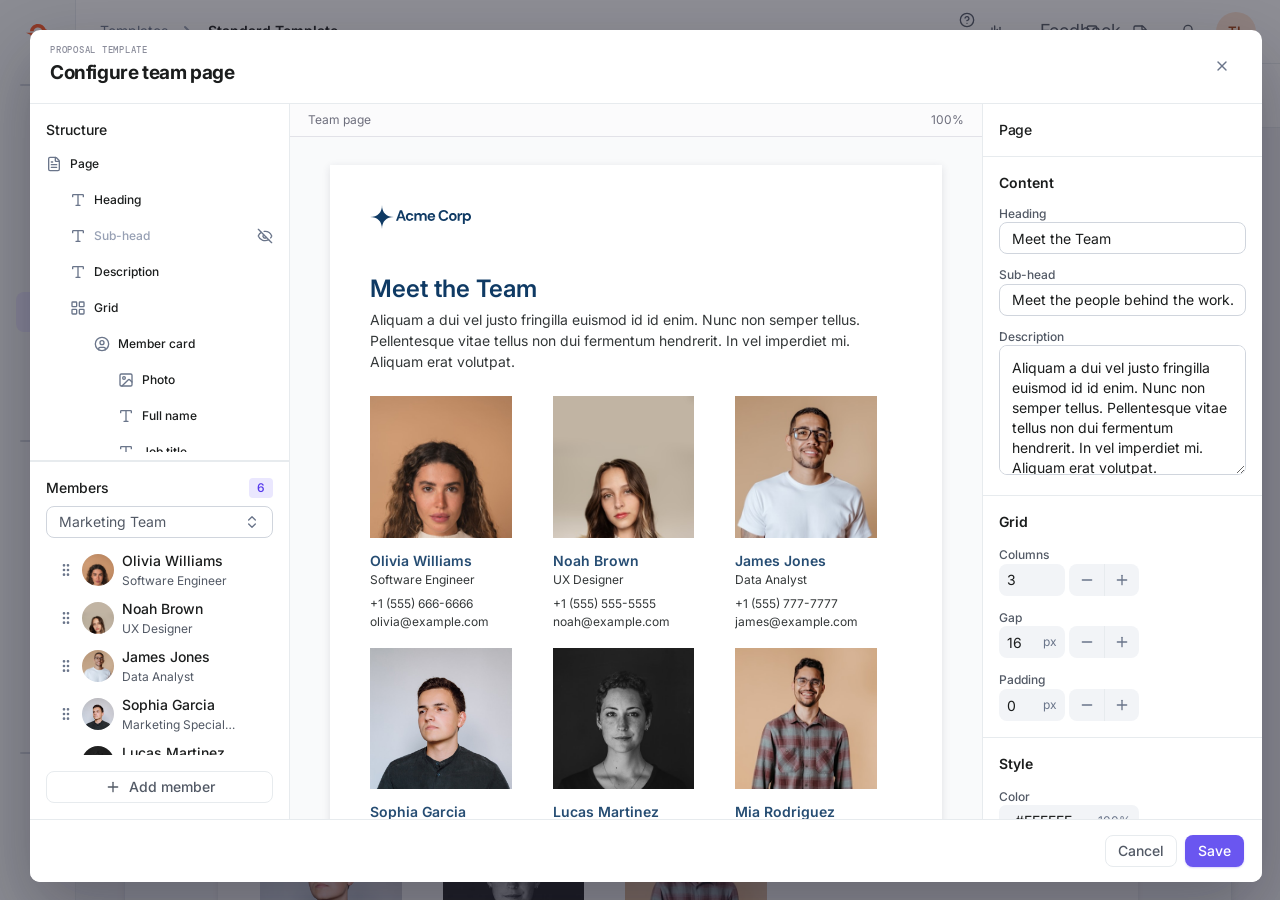
==== template.html @ 0851f673 "Initial Outmarket team page prototype" ====
<!doctype html>
<html lang="en">
  <head>
    <meta charset="UTF-8" />
    <meta name="viewport" content="width=device-width, initial-scale=1.0" />
    <title>Standard Template · Outmarket</title>
    <link rel="preconnect" href="https://fonts.googleapis.com" />
    <link rel="preconnect" href="https://fonts.gstatic.com" crossorigin />
    <link href="https://fonts.googleapis.com/css2?family=DM+Mono:wght@400;500&family=DM+Sans:opsz,wght@9..40,400;9..40,600&family=Inter:wght@400;500;600;700&display=swap" rel="stylesheet" />
    <link rel="stylesheet" href="./styles.css" />
    <link rel="stylesheet" href="./host-shell.css" />
    <style>[hidden]{display:none!important}</style>
  </head>
  <body class="template-demo-body" data-page="template-demo">
    <main class="app-shell figma-shell template-demo-shell" aria-label="Standard template editor">
      <aside class="figma-nav" aria-label="Primary navigation">
        <div class="figma-logo"><img src="./assets/outmarket-sidebar-mark.svg" alt="Outmarket"></div>
        <div class="figma-nav__rule"></div>
        <div class="figma-nav__group">
          <button aria-label="Workspace"><i data-lucide="layout-dashboard"></i></button>
          <button aria-label="Documents"><i data-lucide="file-text"></i></button>
          <button aria-label="Benefits"><i data-lucide="heart-handshake"></i></button>
          <button aria-label="Policies"><i data-lucide="shield-check"></i></button>
          <button aria-label="Teams" class="is-active"><i data-lucide="users-round"></i></button>
          <button aria-label="Assistant"><i data-lucide="sparkles"></i></button>
          <button aria-label="Checklist"><i data-lucide="list-checks"></i></button>
        </div>
        <div class="figma-nav__rule"></div>
        <div class="figma-nav__group">
          <button aria-label="Messages"><i data-lucide="messages-square"></i></button>
          <button aria-label="360 view"><i data-lucide="circle-gauge"></i></button>
          <button aria-label="Analytics"><i data-lucide="chart-no-axes-combined"></i></button>
          <button aria-label="Reports"><i data-lucide="chart-column-big"></i></button>
          <button aria-label="Opportunities"><i data-lucide="diamond"></i></button>
          <button aria-label="Data"><i data-lucide="database"></i></button>
        </div>
        <div class="figma-nav__rule"></div>
        <button class="figma-nav__bottom" aria-label="Dashboard"><i data-lucide="panels-top-left"></i></button>
      </aside>

      <section class="figma-content">
        <header class="figma-header">
          <div class="figma-breadcrumbs"><span>Templates</span><b><i data-lucide="chevron-right"></i></b><strong>Standard Template</strong></div>
          <div class="figma-header__actions">
            <button class="template-help"><i data-lucide="circle-help"></i><span>Help</span><kbd>⌘K</kbd></button>
            <button aria-label="Feedback"><i data-lucide="audio-lines"></i></button>
            <button class="template-feedback">Feedback</button>
            <button aria-label="Saved items"><i data-lucide="bookmark"></i></button>
            <button aria-label="Notes"><i data-lucide="sticky-note"></i></button>
            <button aria-label="Notifications"><i data-lucide="bell"></i></button>
            <span class="figma-user">TL</span>
          </div>
        </header>
        <header class="function-header template-demo-header">
          <h1>Standard Template <i data-lucide="pencil"></i></h1>
          <div class="template-demo-header__actions">
            <span class="template-demo-status"><i data-lucide="cloud"></i> Progress saved 16s ago</span>
            <button class="icon-button" aria-label="Undo"><i data-lucide="undo-2"></i></button>
            <button class="icon-button" aria-label="Redo"><i data-lucide="redo-2"></i></button>
            <button class="icon-button" aria-label="Add block"><i data-lucide="file-plus-2"></i></button>
            <button class="button button--danger template-delete"><i data-lucide="trash-2"></i> Delete</button>
            <button class="button button--primary"><i data-lucide="save"></i> Save</button>
          </div>
        </header>

        <section class="template-demo-workspace">
          <article class="template-block" aria-label="Meet Your Team block">
            <header class="template-block__head">
              <button class="template-block__drag icon-button" aria-label="Reorder block"><i data-lucide="grip-vertical"></i></button>
              <span class="template-block__badge">2</span>
              <strong class="template-block__title">Meet Your Team</strong>
              <span class="template-block__pill">Block</span>
              <button class="icon-button" aria-label="Edit block name"><i data-lucide="pencil"></i></button>
              <span class="template-block__spacer"></span>
              <button id="open-template" class="template-block__configure"><i data-lucide="settings-2"></i> Configure</button>
              <span class="template-block__divider" aria-hidden="true"></span>
              <button class="template-block__done"><i data-lucide="check"></i> Done</button>
            </header>
            <div class="template-block__toolbar" aria-label="Block toolbar">
              <button class="icon-button" aria-label="Undo"><i data-lucide="undo-2"></i></button>
              <button class="icon-button" aria-label="Redo"><i data-lucide="redo-2"></i></button>
              <span class="template-toolbar-separator"></span>
              <button class="icon-button" aria-label="Zoom out"><i data-lucide="zoom-out"></i></button><span class="template-zoom">100%</span><button class="icon-button" aria-label="Zoom in"><i data-lucide="zoom-in"></i></button>
              <span class="template-toolbar-separator"></span>
              <button class="icon-button is-active" aria-label="Link"><i data-lucide="link-2"></i></button>
              <button class="icon-button" aria-label="List"><i data-lucide="list"></i></button>
              <button class="icon-button" aria-label="Ruler"><i data-lucide="ruler"></i></button>
              <button class="icon-button" aria-label="Fill"><i data-lucide="square"></i></button>
              <button class="icon-button" aria-label="Image"><i data-lucide="image"></i></button>
              <button class="icon-button" aria-label="Grid"><i data-lucide="grid-2x2"></i></button>
            </div>
            <div class="template-block__canvas"><div class="template-demo-block-preview"><div class="team-page template-demo-team-page"></div></div></div>
          </article>
          <div class="template-demo-tools" aria-label="Insert tools">
            <button class="icon-button" aria-label="Text"><i data-lucide="type"></i></button>
            <button class="icon-button" aria-label="Shape"><i data-lucide="shapes"></i></button>
            <button class="icon-button" aria-label="Image"><i data-lucide="image"></i></button>
            <button class="icon-button" aria-label="Grid"><i data-lucide="grid-2x2"></i></button>
            <button class="icon-button" aria-label="Code"><i data-lucide="braces"></i></button>
            <button class="icon-button" aria-label="Layers"><i data-lucide="layers-3"></i></button>
          </div>
        </section>
      </section>
    </main>

    <!-- Fallback targets for the shared controller. The visible modal below owns
         the real builder targets, so every interaction is the same as the main
         team-page builder rather than a second, simplified implementation. -->
    <div class="template-demo-runtime" aria-hidden="true">
      <div id="template-preview"></div><div id="template-properties"></div>
    </div>

    <div id="template-modal" class="modal-layer" hidden>
      <section class="template-modal" role="dialog" aria-modal="true" aria-labelledby="template-modal-title">
        <header class="template-modal__head"><div><p class="eyebrow">PROPOSAL TEMPLATE</p><h2 id="template-modal-title">Configure team page</h2></div><button class="icon-button" data-close-modal aria-label="Close modal"><i data-lucide="x"></i></button></header>
        <div class="template-modal__body template-modal__builder-body">
          <aside class="left-panel template-modal__left" aria-label="Builder structure and members">
            <section class="structure-section">
              <div class="section-title"><span>Structure</span><span class="section-title__note">design slots</span></div>
              <div id="structure-list" class="structure-list"></div>
            </section>
            <section class="members-section">
              <div class="section-title"><span>Members</span><span id="member-total" class="count">6</span></div>
              <div class="team-selector-control">
                <button id="team-selector-toggle" class="team-selector-toggle" aria-expanded="false"><span id="active-team-name">Marketing Team</span><i data-lucide="chevrons-up-down"></i></button>
                <div id="team-selector-menu" class="team-selector-menu" hidden></div>
              </div>
              <div id="members-list" class="members-list"></div>
              <div class="member-actions">
                <div class="add-member-wrap"><button id="add-placeholder" class="add-member"><i data-lucide="plus"></i> Add member</button></div>
                <div id="team-save-control" class="team-save-control" hidden>
                  <button id="team-save-toggle" class="team-save-toggle" aria-expanded="false"><i data-lucide="save"></i><span>Save team</span></button>
                  <div id="team-save-menu" class="team-save-menu" hidden></div>
                </div>
              </div>
            </section>
          </aside>
          <section class="canvas template-modal__canvas" id="canvas" aria-label="Team page canvas">
            <div class="canvas-toolbar"><span>Team page</span><span class="canvas-toolbar__right">100%</span></div>
            <div class="canvas-scroll"><article class="page-sheet" id="page-sheet"><div id="team-page" class="team-page"></div></article></div>
            <div id="card-caption" class="template-caption" hidden></div>
          </section>
          <aside id="properties-panel" class="properties-panel template-modal__properties" data-template-panel="true" aria-label="Properties"></aside>
        </div>
<footer class="template-modal__foot"><div><button class="button button--ghost" data-close-modal>Cancel</button><button class="button button--primary">Save</button></div></footer>
      </section>
    </div>
    <div id="confirm-dialog" class="confirm-layer" hidden><section class="confirm-dialog" role="alertdialog" aria-modal="true" aria-labelledby="confirm-title"><span class="confirm-icon">!</span><h2 id="confirm-title">Change source team?</h2><p>Member-level changes made for this proposal will reset when you change teams.</p><div><button class="button button--ghost" id="cancel-team-change">Cancel</button><button class="button button--danger" id="confirm-team-change">Change team</button></div></section></div>
    <script src="./assets/vendor/lucide.min.js"></script>
    <script src="./script.js"></script>
    <script src="./grid-settings.js"></script>
  </body>
</html>
---- styles.css ----
:root{--ink:#282936;--muted:#73768a;--line:#e5e6ed;--soft:#f7f7fb;--purple:#6657e7;--purple-soft:#f1efff;--orange:#ff6a3d;--shadow:0 14px 40px rgba(38,37,63,.10)}*{box-sizing:border-box}html,body{margin:0;min-height:100%}body{color:var(--ink);background:#fafafb;font:13px/1.45 Inter,system-ui,sans-serif}button,input,select,textarea{font:inherit}button{color:inherit}button:not(:disabled){cursor:pointer}.app-shell{min-height:100vh;background:#fff}.topbar{height:68px;padding:0 26px;border-top:3px solid #109da8;border-bottom:1px solid var(--line);display:flex;align-items:center;gap:36px}.brand{text-decoration:none;color:#31333f;font-weight:700;letter-spacing:-.7px;font-size:19px;display:flex;align-items:center;gap:7px}.brand-mark{display:grid;place-items:center;width:25px;height:25px;border:3px solid var(--orange);border-radius:50%;color:var(--orange);font-size:11px}.crumbs{display:flex;align-items:center;gap:10px;color:#9698a6;flex:1}.crumbs strong{color:#555767;font-weight:500}.topbar-actions{display:flex;align-items:center;gap:9px}.avatar{display:grid;place-items:center;width:33px;height:33px;border-radius:50%;background:#bfd5f5;color:#39547b;font-weight:600;margin-left:4px}.button{min-height:34px;padding:0 13px;border:1px solid transparent;border-radius:7px;font-weight:600;background:#fff}.button--ghost{border-color:#dfe0e8;background:#fff}.button--ghost:hover{background:var(--soft)}.button--primary{background:var(--purple);color:#fff;box-shadow:0 1px 2px rgba(37,25,120,.22)}.button--danger{background:#cf3f3f;color:#fff}.icon-button{width:29px;height:29px;border:0;border-radius:6px;background:transparent;color:#77798a;font-weight:700;font-size:19px}.icon-button:hover{background:var(--soft)}.eyebrow{margin:0 0 4px;color:#8b8d9b;letter-spacing:.085em;font:500 9px/1 'DM Mono',monospace}
.builder{height:calc(100vh - 68px);min-height:670px;display:grid;grid-template-columns:220px minmax(500px,1fr) 300px;overflow:hidden}.left-panel,.properties-panel{background:#fff;overflow:auto}.left-panel{border-right:1px solid var(--line)}.left-panel__head{padding:22px 16px 16px;display:flex;justify-content:space-between;align-items:flex-start;border-bottom:1px solid var(--line)}.left-panel h1{font-size:15px;margin:0;letter-spacing:-.25px}.section-title{padding:15px 15px 8px;display:flex;align-items:center;justify-content:space-between;font-size:11px;font-weight:700;text-transform:uppercase;color:#6d7080;letter-spacing:.045em}.section-title__note{color:#a2a4b1;font:400 9px 'DM Mono',monospace;text-transform:none;letter-spacing:0}.structure-section{padding-bottom:11px;border-bottom:1px solid var(--line)}.structure-row{position:relative;display:flex;align-items:center;border:0;background:transparent;border-radius:5px;width:calc(100% - 16px);height:30px;margin:1px 8px;padding:0 8px 0 calc(8px + var(--level)*13px);gap:6px;text-align:left;color:#4e5060}.structure-row:hover{background:#f5f4fa}.structure-row.is-selected{color:#4e3fc2;background:var(--purple-soft);font-weight:600}.structure-row.is-hidden{color:#a1a3af}.structure-row__branch{color:#a1a4b0;font:12px 'DM Mono',monospace;width:10px}.structure-row__eye{margin-left:auto;padding:3px;color:#8b8d9c;font-size:13px}.structure-row.is-selected .structure-row__eye{color:var(--purple)}.members-section{padding-bottom:16px}.count{border-radius:99px;padding:1px 6px;font-size:10px;background:#edecf5}.members-list{padding:0 8px}.member-row{position:relative;display:flex;align-items:center;gap:8px;height:38px;padding:0 7px;border-radius:6px}.member-row:hover{background:#f7f7fb}.member-row.is-selected{background:var(--purple-soft)}.member-avatar{display:grid;place-items:center;flex:none;width:22px;height:22px;border-radius:50%;background:var(--avatar);color:#515363;font-size:9px;font-weight:700}.member-row__name{min-width:0;overflow:hidden;text-overflow:ellipsis;white-space:nowrap}.member-row__name.is-placeholder{color:#999ba9;font-style:italic}.member-menu{display:none;margin-left:auto;border:0;border-radius:4px;background:transparent;color:#77798a;font-size:17px;height:25px;width:24px}.member-row:hover .member-menu,.member-row.is-selected .member-menu{display:block}.member-popover{position:absolute;right:3px;top:33px;z-index:10;width:153px;padding:4px;background:#fff;border:1px solid var(--line);box-shadow:var(--shadow);border-radius:7px}.member-popover button{width:100%;padding:7px 8px;text-align:left;border:0;background:transparent;border-radius:4px;font-size:12px}.member-popover button:hover{background:var(--soft)}.member-popover .remove{color:#c14040}.add-member{width:calc(100% - 16px);height:31px;margin:8px;border:1px dashed #b6b7c3;color:#5a4ac9;border-radius:6px;background:#fff;font-size:12px;font-weight:600}
.canvas{position:relative;display:flex;flex-direction:column;min-width:0;background:#f3f3f7;overflow:hidden}.canvas-toolbar{height:42px;padding:0 18px;border-bottom:1px solid #e2e2e8;background:#fbfbfc;display:flex;align-items:center;justify-content:space-between;color:#6d6e7c;font-size:12px}.canvas-toolbar__right{display:flex;align-items:center;gap:12px}.text-button{border:0;background:transparent;color:#5f50d1;font-size:11px}.canvas-scroll{flex:1;overflow:auto;padding:42px;display:flex;align-items:flex-start;justify-content:center}.page-sheet{width:min(100%,960px);min-height:610px;padding:24px;background:#fff;box-shadow:0 2px 8px rgba(45,44,67,.12)}.team-page{width:100%}.team-page.page-is-hidden{opacity:.4}.team-page__content{padding:var(--page-padding);background:#fffcf8;border:1px solid #f1e7de}.team-page__kicker{margin:0 0 11px;color:#ba6649;letter-spacing:.1em;font:500 10px 'DM Mono',monospace}.team-page__heading{margin:0;max-width:620px;font-size:36px;line-height:1.12;letter-spacing:-1.4px;color:#222432}.team-page__description{margin:15px 0 34px;max-width:550px;color:#696b78;font-size:14px;line-height:1.65}.members-grid{display:grid;grid-template-columns:repeat(var(--columns),minmax(0,1fr));gap:16px}.member-card{min-width:0;padding:22px;border:1px solid #e5e2e0;border-radius:3px;background:#fff;text-align:left;transition:border .14s,box-shadow .14s}.member-card:hover{border-color:#9d96ea}.member-card.is-template-active{border:1px dashed #685ae2;box-shadow:0 0 0 1px rgba(104,90,226,.12)}.member-card.is-template-active:hover{border:2px solid #685ae2;padding:21px}.member-card__photo{display:grid;place-items:center;width:54px;height:54px;margin-bottom:17px;border-radius:50%;background:var(--avatar);color:#505365;font-size:14px;font-weight:700}.member-card h3{margin:0;font-size:15px;letter-spacing:-.25px}.member-card__role{min-height:20px;margin:3px 0 13px;color:#7a7b88;font-size:11px}.member-card__details{padding-top:12px;border-top:1px solid #edebea}.member-card__details p{display:flex;gap:6px;margin:5px 0;color:#5d606e;font-size:10px;overflow-wrap:anywhere}.member-card__details span{color:#989aa7}.member-card__details .member-card__bio{display:block;margin:13px 0 0;line-height:1.52;color:#767885}.element-hidden{display:none!important}.template-caption{position:absolute;bottom:18px;left:50%;transform:translateX(-50%);z-index:3;padding:8px 13px;border-radius:6px;background:#29283a;color:#fff;box-shadow:var(--shadow);font-size:11px;white-space:nowrap}.save-prompt{position:absolute;left:20px;right:20px;bottom:20px;z-index:4;display:flex;align-items:center;gap:10px;padding:11px 12px;border:1px solid #e4d7b8;border-radius:8px;background:#fffdf7;box-shadow:var(--shadow)}.save-prompt>div{margin-right:auto;display:flex;flex-direction:column}.save-prompt strong{font-size:12px}.save-prompt span{color:#777369;font-size:11px}.save-prompt .button{min-height:31px;padding:0 10px;font-size:11px}.page-save-prompt{position:fixed;right:316px;bottom:19px;z-index:8;display:flex;gap:10px;align-items:center;padding:8px 10px 8px 13px;background:#fff;border:1px solid #ddddea;border-radius:8px;box-shadow:var(--shadow);color:#656677;font-size:11px}.page-save-prompt .button{min-height:30px;font-size:11px}
.properties-panel{border-left:1px solid var(--line);display:flex;flex-direction:column}.properties-head{padding:19px 18px 16px;border-bottom:1px solid var(--line)}.breadcrumb{margin:0 0 7px;color:#8b8d9c;font:10px 'DM Mono',monospace}.properties-head h2{margin:0;font-size:18px;letter-spacing:-.45px}.properties-scroll{padding:0 18px 30px}.property-section{padding:18px 0;border-bottom:1px solid var(--line);position:relative}.property-section h3{margin:0 0 13px;color:#626474;font-size:11px;text-transform:uppercase;letter-spacing:.06em}.field{position:relative;display:grid;gap:5px;margin:0 0 13px;color:#696b79;font-size:11px}.field input,.field select,.field textarea,.team-selector select{width:100%;min-height:32px;border:1px solid #dfe0e8;border-radius:5px;background:#fff;padding:6px 8px;outline:none;color:#353746;font-size:12px}.field textarea{min-height:67px;resize:vertical}.field input:focus,.field select:focus,.field textarea:focus,.team-selector select:focus{border-color:#8076df;box-shadow:0 0 0 2px rgba(102,87,231,.12)}.help-text{margin:0;color:#777987;font-size:12px;line-height:1.55}.help-text strong{color:#4d4f60}.member-edit{display:flex;flex-direction:column}.member-edit__avatar{display:grid;place-items:center;width:42px;height:42px;margin:0 0 14px;border-radius:50%;background:var(--avatar);color:#575969;font-size:12px;font-weight:700}.toggle-row{display:flex;align-items:center;justify-content:space-between;color:#525463;font-size:12px}.toggle-row input{position:absolute;opacity:0}.toggle-row i{width:32px;height:18px;border-radius:99px;background:#c8c9d3;position:relative;transition:.15s}.toggle-row i:after{content:'';position:absolute;top:3px;left:3px;width:12px;height:12px;border-radius:50%;background:#fff;transition:.15s}.toggle-row input:checked+i{background:var(--purple)}.toggle-row input:checked+i:after{transform:translateX(14px)}.override-dot{position:absolute;right:5px;top:20px;width:6px;height:6px;background:#ed754f;border-radius:50%}.reset-control{display:none;position:absolute;right:0;top:14px;width:20px;height:20px;border:0;border-radius:4px;background:#fff0eb;color:#d96142}.property-section:hover .reset-control{display:block}.team-selector{display:grid;gap:5px;margin:0 0 14px;color:#696b79;font-size:11px}.override-summary{display:flex;align-items:center;justify-content:space-between;gap:5px;padding:8px 9px;border-radius:5px;background:#fff4ed;color:#a34c30;font-size:10px}.override-summary.is-clean{color:#7b7d89;background:#f7f7fa}.override-summary button{border:0;padding:0;background:transparent;color:#a34c30;text-decoration:underline;font-size:10px}
.modal-layer,.confirm-layer{position:fixed;inset:0;z-index:20;background:rgba(31,31,45,.50);display:grid;place-items:center;padding:30px}.template-modal{width:min(1190px,100%);height:min(770px,100%);display:flex;flex-direction:column;overflow:hidden;border-radius:10px;background:#fff;box-shadow:0 28px 70px rgba(20,20,35,.32)}.template-modal__head{height:74px;padding:16px 20px;display:flex;align-items:center;justify-content:space-between;border-bottom:1px solid var(--line)}.template-modal__head h2{margin:0;font-size:19px;letter-spacing:-.4px}.template-modal__body{min-height:0;flex:1;display:grid;grid-template-columns:minmax(0,1fr) 300px;background:#f4f4f7}.template-preview-wrap{min-width:0;overflow:auto;padding:22px}.preview-label{display:flex;align-items:center;gap:6px;margin:0 auto 10px;width:min(650px,100%);color:#777988;font-size:11px}.live-dot{width:6px;height:6px;border-radius:50%;background:#1ba77c}.template-preview-sheet{width:min(650px,100%);margin:0 auto;padding:17px;background:#fff;box-shadow:0 1px 6px rgba(43,42,64,.14)}.team-page--preview .team-page__content{padding:38px}.team-page--preview .team-page__heading{font-size:27px}.team-page--preview .team-page__description{margin-bottom:24px;font-size:12px}.team-page--preview .members-grid{gap:10px}.team-page--preview .member-card{padding:13px}.team-page--preview .member-card__photo{width:36px;height:36px;margin-bottom:10px;font-size:10px}.team-page--preview .member-card h3{font-size:11px}.team-page--preview .member-card__role{margin-bottom:8px;font-size:9px}.team-page--preview .member-card__details{padding-top:8px}.team-page--preview .member-card__details p{font-size:8px;margin:3px 0}.team-page--preview .member-card__details .member-card__bio{margin-top:8px}.template-modal__foot{height:63px;display:flex;align-items:center;justify-content:space-between;padding:0 18px;border-top:1px solid var(--line);background:#fff}.template-modal__foot>div{display:flex;gap:8px}.template-modal__foot .button{min-height:33px;font-size:12px}.confirm-dialog{width:360px;padding:25px;border-radius:10px;background:#fff;box-shadow:var(--shadow);text-align:center}.confirm-icon{display:grid;place-items:center;width:34px;height:34px;margin:0 auto 11px;border-radius:50%;background:#fff0ec;color:#d3543c;font-weight:700}.confirm-dialog h2{margin:0;font-size:18px}.confirm-dialog p{margin:9px 0 20px;color:#747684;font-size:12px;line-height:1.55}.confirm-dialog div{display:flex;justify-content:center;gap:8px}.confirm-dialog .button{min-height:34px;font-size:12px}
@media(max-width:1040px){.builder{grid-template-columns:205px minmax(420px,1fr) 272px}.canvas-scroll{padding:28px}.page-sheet{padding:0}.team-page__content{padding:42px}.members-grid{grid-template-columns:repeat(2,minmax(0,1fr))}.topbar{gap:16px}.crumbs{display:none}}@media(max-width:780px){.topbar{padding:0 13px}.topbar-actions .button--ghost,.topbar-actions .avatar{display:none}.builder{height:auto;min-height:100vh;grid-template-columns:1fr}.left-panel,.properties-panel{display:none}.canvas{min-height:calc(100vh - 68px)}.canvas-scroll{padding:18px}.page-sheet{width:100%;padding:0}.team-page__content{padding:28px}.members-grid{grid-template-columns:1fr}.template-modal{height:100%;border-radius:0}.template-modal__body{grid-template-columns:1fr}.template-modal .properties-panel{display:flex}.template-preview-wrap{display:none}.page-save-prompt{right:12px}.template-modal__foot{padding:0 10px}.template-modal__foot>.button{display:none}}

/* The Page settings control the team-page inset; the sheet itself has no added inset. */
.page-sheet{padding:0}

/* Default team-page presentation from the supplied Figma reference. */
.team-page__content--figma{position:relative;height:100%;min-height:0;padding:var(--page-padding);padding-bottom:64px;border:0;background:#fff;font-family:Inter,system-ui,sans-serif}
.team-page__brand{display:flex;align-items:center;width:101px;height:24px;gap:2px}.team-page__logomark{width:24px;height:24px}.team-page__logotype{width:75px;height:auto}
.team-page__intro{max-width:532px;margin-top:44px}.team-page__content--figma .team-page__heading{max-width:none;color:#0f3a64;font-size:24px;line-height:32px;letter-spacing:0;font-weight:600}.team-page__content--figma .team-page__description{max-width:none;margin:4px 0 0;color:#343839;font-size:14px;line-height:1.5}
.team-page__content--figma .team-page__subhead{max-width:none;margin:8px 0 0;color:#525965;font-size:14px;line-height:20px}
.team-page__content--figma .members-grid{max-width:532px;margin-top:24px;gap:24px 16px}.team-page__content--figma .member-card{display:flex;flex-direction:column;align-items:stretch;padding:0;border:0;border-radius:0;background:transparent;box-shadow:none;text-align:left}.team-page__content--figma .member-card:hover{border-color:transparent}.team-page__content--figma .member-card__photo{display:grid;width:100%;height:auto;margin:0 0 12px;overflow:hidden;border-radius:0;background:var(--avatar);aspect-ratio:1}.team-page__content--figma .member-card__photo img{width:100%;height:100%;object-fit:cover}.team-page__content--figma .member-card h3{color:#0f3a64;font-size:14px;line-height:1.5;letter-spacing:0;font-weight:600;opacity:.9}.team-page__content--figma .member-card__role{min-height:0;margin:2px 0 8px;color:#343839;font-size:12px;line-height:1.2}.team-page__content--figma .member-card__details{padding:0;border:0}.team-page__content--figma .member-card__details p{display:block;margin:2px 0;color:#343839;font-size:12px;line-height:1.2}.team-page__content--figma .member-card__details span{display:none}.team-page__content--figma .member-card__bio{margin-top:8px}.team-page__bottom-bar{position:absolute;right:0;bottom:0;left:0;height:16px;background:#0f3a64}
.team-page__content--figma .member-card.has-card-selection{
  outline:1px dashed var(--border-brand);
  outline-offset:2px;
}
.team-page__content--figma .member-card.has-card-selection.is-template-focus{
  outline:1px dashed var(--border-brand);
  outline-offset:2px;
}
.team-page__content--figma .member-card.is-template-focus{padding:0}

.members-section__head{position:relative}.team-selector-toggle{display:flex;align-items:center;gap:5px;margin:-5px 0 -5px -5px;padding:5px;border:0;border-radius:4px;background:transparent;color:#6d7080;font:inherit;font-weight:700;letter-spacing:.045em;text-transform:uppercase}.team-selector-toggle:hover{background:#f5f4fa}.team-selector-toggle #active-team-name{max-width:82px;overflow:hidden;color:#9294a1;font:400 9px "DM Mono",monospace;letter-spacing:0;text-overflow:ellipsis;text-transform:none;white-space:nowrap}.team-selector-toggle b{color:#9496a4;font-size:13px;font-weight:400;line-height:1}.team-selector-menu{position:absolute;z-index:12;top:39px;right:8px;left:8px;padding:4px;border:1px solid var(--line);border-radius:7px;background:#fff;box-shadow:var(--shadow)}.team-selector-menu button{display:flex;align-items:center;justify-content:space-between;width:100%;padding:8px;border:0;border-radius:4px;background:transparent;color:#4e5060;font-size:12px;text-align:left}.team-selector-menu button:hover,.team-selector-menu button.is-active{background:#f5f4fa;color:#5546c9}.team-selector-menu small{color:#9b9daa;font-size:10px}
.field-drag-handle{margin-right:6px;color:#a4a6b3;font-size:14px;letter-spacing:-4px;cursor:grab}.property-visibility[data-field-order]{padding-left:1px;transition:background .12s,opacity .12s}.property-visibility[data-field-order].is-dragging{opacity:.45}.property-visibility[data-field-order].is-drop-target{background:#f0eeff;box-shadow:inset 0 2px 0 #685ae2}
.visibility-icon{position:relative;display:block;width:15px;height:10px;border:1.4px solid currentColor;border-radius:50%;color:inherit}.visibility-icon:before{position:absolute;top:50%;left:50%;width:4px;height:4px;border-radius:50%;background:currentColor;content:"";transform:translate(-50%,-50%)}.visibility-icon.is-hidden:after{position:absolute;top:3px;left:-2px;width:17px;height:1.5px;border-radius:2px;background:currentColor;content:"";transform:rotate(-35deg)}.structure-row__eye,.property-visibility button,.compact-content-field button{display:grid;place-items:center}.structure-row__eye{width:22px;height:22px}.property-visibility button,.compact-content-field button{width:24px;height:24px;padding:0}
.member-card__detail{display:flex;gap:6px;margin:5px 0;color:#5d606e;font-size:10px;overflow-wrap:anywhere}.member-card__detail span{color:#989aa7}.member-card__bio{display:block;margin:13px 0 0;line-height:1.52;color:#767885}
.team-page__content--figma .member-card__detail{display:block;margin:2px 0;color:#343839;font-size:12px;line-height:1.2}.team-page__content--figma .member-card__detail span{display:none}.team-page__content--figma .member-card__bio{margin-top:8px}

/* US Letter, portrait — 8.5 × 11 in at the prototype's 72 dpi design scale. */
.page-sheet{width:612px;height:792px;min-height:792px;flex:none}.page-sheet>.team-page{height:100%}

/* Keep content within the fixed Letter page while card rows are fitted in JavaScript. */
.team-page__content--figma{overflow:hidden}.team-page__content--figma .members-grid{min-height:0}.team-page__content--figma .member-card{min-height:0;overflow:hidden}.team-page__content--figma .member-card__photo{flex:none}

/* The panel title already provides context; breadcrumbs add no useful information here. */
.properties-panel .breadcrumb{display:none}

.property-section h3:after{content:none}

/* Standard style fields use a horizontal property-row layout. */
.properties-panel .property-section .field{grid-template-columns:minmax(0,1fr) 156px;align-items:center;gap:10px;margin-bottom:8px}.properties-panel .property-section .field>span{color:#68696e}.properties-panel .property-section .field input,.properties-panel .property-section .field select{width:100%}.properties-panel .property-section .field:has(textarea){grid-template-columns:1fr;align-items:stretch;gap:6px}.properties-panel .property-section .field:has(textarea) textarea{width:100%}

/* Alignment is always the same three-state icon toggle. */
.property-align .alignment-toggle{display:grid;grid-template-columns:repeat(3,1fr);gap:0;min-width:102px;padding:3px;border-radius:7px;background:#f1f1f2}.property-align .alignment-toggle button{display:grid;place-items:center;min-width:32px;height:30px;padding:0}.alignment-icon{display:block;width:23px;height:17px;background-repeat:no-repeat}.alignment-icon--left{background-image:linear-gradient(currentColor,currentColor),linear-gradient(currentColor,currentColor),linear-gradient(currentColor,currentColor);background-position:left 1px,left 8px,left 15px;background-size:23px 2px,14px 2px,18px 2px}.alignment-icon--center{background-image:linear-gradient(currentColor,currentColor),linear-gradient(currentColor,currentColor),linear-gradient(currentColor,currentColor);background-position:center 1px,center 8px,center 15px;background-size:23px 2px,14px 2px,18px 2px}.alignment-icon--right{background-image:linear-gradient(currentColor,currentColor),linear-gradient(currentColor,currentColor),linear-gradient(currentColor,currentColor);background-position:right 1px,right 8px,right 15px;background-size:23px 2px,14px 2px,18px 2px}

/* Keep dividers between groups, not between every individual setting. */
.property-section .property-stepper,.property-section .property-align,.property-section .property-visibility,.property-section .property-color,.property-section .property-select{border-bottom:0!important}

/* Saved-team selector sits below the Members heading, as a standard control. */
.team-selector-control{position:relative;margin:0 8px 7px}.team-selector-toggle{justify-content:space-between;width:100%;min-height:32px;margin:0;padding:0 9px;border:1px solid #dfe0e8;border-radius:5px;background:#fff;color:#4e5060;font-size:12px;font-weight:500;letter-spacing:0;text-transform:none}.team-selector-toggle:hover{border-color:#b9b4e9;background:#fff}.team-selector-toggle #active-team-name{max-width:none;color:inherit;font:inherit;letter-spacing:0;text-transform:none}.team-selector-toggle b{color:#77798a;font-size:14px}.team-selector-menu{top:calc(100% + 4px);right:0;left:0}

/* Framer-inspired property panel: soft controls, deliberate rows, and quiet dividers. */
.properties-panel{background:#fff}.properties-head{padding:18px 16px 15px;border-bottom:1px solid #ececef}.properties-head h2{font-size:17px;letter-spacing:-.3px}.properties-head .property-subtitle{display:none}.properties-scroll{padding:0 12px 32px}.property-section{padding:17px 0;border-bottom:1px solid #ececef}.property-section h3{display:flex;align-items:center;margin:0 0 11px;color:#242529;font-size:14px;font-weight:600;letter-spacing:0;text-transform:none}.help-text{color:#727378;font-size:11px;line-height:1.45}.card-template-note{margin-bottom:10px!important}
.property-stepper,.property-align,.property-visibility,.property-color,.property-select{min-height:42px;border-bottom:0;color:#626368;font-size:13px}.property-stepper>span,.property-align>span,.property-visibility>span:not(.field-drag-handle),.property-color>span,.property-select>span{color:#68696e}.property-stepper>div{gap:0}.property-stepper button{width:26px;min-width:26px;height:30px;border:0;border-radius:6px;background:#f5f5f5;color:#7a7b80;font-size:15px}.property-stepper output{min-width:48px;height:30px;padding:7px 5px;border:0;background:#f5f5f5;color:#27282c;font:13px "DM Mono",monospace}.property-stepper button:first-child{border-radius:6px 0 0 6px}.property-stepper button:last-child{border-radius:0 6px 6px 0}.property-align>div{gap:3px;padding:3px;border-radius:7px;background:#f4f4f5}.property-align button{min-width:31px;height:28px;border:0;border-radius:5px;background:transparent;color:#77787d;font-size:11px}.property-align button.is-active{background:#fff;border:0;box-shadow:0 1px 3px rgba(0,0,0,.15);color:#1299e9}.property-visibility button{width:34px;height:28px;border-radius:6px;background:#f5f5f5;color:#1599e7}.property-select select{width:126px;height:30px;padding:0 9px;border:0;border-radius:7px;background:#f5f5f5;color:#2f3035;font-size:12px}.property-color-trigger{min-width:126px;height:30px;border:0;border-radius:7px;background:#f5f5f5}.property-color-trigger code{color:#505158;font-size:10px}.property-color-trigger small{color:#77787e}.card-style-options{gap:6px}.card-style-options button{min-height:54px;border:0;border-radius:7px;background:#f5f5f5;color:#626369}.card-style-options button.is-active{border:0;background:#fff;box-shadow:0 0 0 2px #119be8,0 2px 5px rgba(0,0,0,.12);color:#119be8}
.compact-content-field{gap:6px;margin-bottom:12px;color:#606166;font-size:12px}.compact-content-field input{min-height:34px;padding:7px 34px 7px 9px;border:0;border-radius:7px;background:#f5f5f5;color:#303136;font-size:12px}.compact-content-field input:focus{outline:2px solid rgba(17,155,232,.22);box-shadow:none}.compact-content-field button{right:4px;bottom:5px;width:27px;height:27px;border-radius:6px;background:transparent;color:#139be8}.field{gap:6px;color:#626368;font-size:12px}.field input,.field select{min-height:34px;border:0;border-radius:7px;background:#f5f5f5;color:#303136}.field input:focus,.field select:focus{border-color:transparent;box-shadow:0 0 0 2px rgba(17,155,232,.22)}
.compact-content-field:has(input){grid-template-columns:minmax(0,1fr) 156px;align-items:center;gap:10px;margin-bottom:8px}.compact-content-field:has(input)>span{color:#68696e}.compact-content-field:has(input) button{bottom:3px}

/* Lucide is the single icon source across the builder. */
.lucide{width:1em;height:1em;stroke-width:1.8;vertical-align:middle}.figma-nav .lucide{width:16px;height:16px}.figma-header__actions .lucide{width:17px;height:17px}.figma-breadcrumbs .lucide{width:14px;height:14px}.function-header .button,.add-member{display:inline-flex;align-items:center;justify-content:center;gap:5px}.function-header .button .lucide,.add-member .lucide{width:14px;height:14px}.member-menu .lucide{width:16px;height:16px}.member-card__detail .lucide{width:11px;height:11px}.field-drag-handle{display:inline-grid;place-items:center;letter-spacing:0}.field-drag-handle .lucide{width:13px;height:13px}.visibility-icon{position:static;display:block;width:15px;height:15px;border:0!important;border-radius:0!important}.visibility-icon:before,.visibility-icon:after{content:none!important}.property-stepper .lucide{width:13px;height:13px}.property-align .alignment-toggle .lucide{width:20px;height:20px}.card-style-options strong{display:grid;place-items:center}.card-style-options strong .lucide{width:16px;height:16px}.color-picker__value .lucide{width:17px;height:17px}
.structure-row__branch .lucide{width:12px;height:12px;stroke-width:1.7}

/* Icon scale: native Lucide geometry is 24px/2px. Icons in buttons are
   rendered at 16px, which scales the apparent 2px stroke to about 1.33px. */
.lucide{width:24px!important;height:24px!important;stroke-width:2!important}
button .lucide{width:16px!important;height:16px!important}

/* Outmarket Foundation — semantic color variables from the shared design system. */
:root{--bg-primary:#ffffff;--bg-secondary:#f9fafb;--bg-tertiary:#f2f4f7;--bg-inverted:#343839;--bg-disabled:#f2f4f7;--bg-brand-muted:#f6f7fe;--bg-brand-subtle:#eae7fe;--bg-brand-base:#6a56f0;--bg-brand-base-hover:#5639ec;--bg-brand-strong:#5639ec;--text-primary:#1b1d1d;--text-secondary:#525965;--text-tertiary:#6a758a;--text-placeholder:#97a0b4;--text-on-color:#ffffff;--border-primary:#e7ebee;--border-secondary:#f2f4f7;--border-brand:#6a56f0;--border-danger:#f04438;--icon-primary:#525965;--icon-secondary:#6a758a;--icon-brand:#6a56f0;--icon-on-color:#ffffff;--status-success:#12b76a;--status-warning:#f0b100;--status-danger:#f04438;--status-info:#2e79fa;--ink:var(--text-primary);--muted:var(--text-tertiary);--line:var(--border-primary);--soft:var(--bg-tertiary);--purple:var(--bg-brand-base);--purple-soft:var(--bg-brand-subtle);--orange:#ff5722;--shadow:0 14px 40px rgba(27,29,29,.10)}
body{background:var(--bg-secondary);color:var(--text-primary)}.app-shell,.left-panel,.properties-panel,.page-sheet{background:var(--bg-primary)}.canvas{background:var(--bg-tertiary)}.topbar{border-top-color:var(--bg-brand-base);border-bottom-color:var(--border-primary)}.brand{color:var(--text-primary)}.crumbs{color:var(--text-tertiary)}.crumbs strong{color:var(--text-secondary)}.button--ghost{border-color:var(--border-primary);background:var(--bg-primary)}.button--primary{background:var(--bg-brand-base);color:var(--text-on-color);box-shadow:0 1px 2px rgba(86,57,236,.22)}.button--primary:hover{background:var(--bg-brand-base-hover)}.button--danger{background:var(--status-danger);color:var(--text-on-color)}.icon-button{color:var(--icon-secondary)}.icon-button:hover{background:var(--bg-tertiary);color:var(--icon-primary)}
.structure-row.is-selected,.member-row.is-selected{background:var(--bg-brand-subtle);color:var(--text-brand-base,#6a56f0)}.structure-row:hover,.member-row:hover{background:var(--bg-tertiary)}.structure-row.is-selected .structure-row__eye,.text-button,.add-member{color:var(--icon-brand)}.add-member{border-color:var(--border-brand);background:var(--bg-primary)}.member-popover button:hover,.team-selector-menu button:hover,.team-selector-menu button.is-active{background:var(--bg-brand-muted);color:var(--text-brand-base,#6a56f0)}.member-popover .remove{color:var(--status-danger)}
.properties-head,.property-section{border-color:var(--border-primary)}.property-section h3{color:var(--text-primary)}.property-stepper button,.property-stepper output,.property-select select,.property-color-trigger,.field input,.field select,.compact-content-field input{background:var(--bg-tertiary);color:var(--text-primary)}.property-stepper output{color:var(--text-primary)}.property-align button.is-active,.card-style-options button.is-active{color:var(--icon-brand)}.property-visibility button,.compact-content-field button{color:var(--icon-brand)}.compact-content-field input:focus,.field input:focus,.field select:focus{outline-color:rgba(106,86,240,.22);box-shadow:0 0 0 2px rgba(106,86,240,.22)}.team-selector-toggle:hover{border-color:var(--border-brand)}

/* Outmarket Button and Link components. */
:root{--text-brand-base:#6a56f0;--text-brand-base-hover:#5639ec;--text-danger-base:#f04438;--action-md-height:40px;--action-sm-height:32px;--action-xs-size:24px;--action-radius:8px;--action-gap:8px;--action-focus-ring:0 0 0 2px var(--bg-primary),0 0 0 4px var(--border-brand)}
.button{display:inline-flex;align-items:center;justify-content:center;gap:var(--action-gap);min-height:var(--action-md-height);padding:0 16px;border:1px solid transparent;border-radius:var(--action-radius);font:500 14px/20px Inter,system-ui,sans-serif;white-space:nowrap;transition:background-color .15s,border-color .15s,color .15s,box-shadow .15s}.button--primary{background:var(--bg-brand-base);color:var(--text-on-color)}.button--primary:hover{background:var(--bg-brand-base-hover)}.button--primary:active{background:var(--bg-brand-strong)}.button--ghost{background:var(--bg-primary);border-color:var(--border-primary);color:var(--text-secondary);box-shadow:none}.button--ghost:hover{background:var(--bg-tertiary);border-color:var(--border-primary);color:var(--text-primary)}.button--ghost:active{background:var(--bg-secondary)}.button--danger{background:var(--status-danger);color:var(--text-on-color)}.button--danger:hover{background:#d92d20}.button--danger:active{background:#b42318}.button:focus-visible,.icon-button:focus-visible,.text-button:focus-visible,.add-member:focus-visible{outline:0;box-shadow:var(--action-focus-ring)}.button:disabled,.icon-button:disabled,.text-button:disabled,.add-member:disabled{pointer-events:none;background:var(--bg-disabled);border-color:transparent;color:var(--text-placeholder);box-shadow:none}
.button .lucide{flex:none}.function-header .button,.template-modal__foot .button,.save-prompt .button,.page-save-prompt .button{min-height:var(--action-sm-height);padding:0 12px;font-size:14px;line-height:20px}.add-member{display:inline-flex;align-items:center;justify-content:center;gap:var(--action-gap);height:var(--action-sm-height);margin:8px;padding:0 12px;border:1px solid var(--border-primary);border-radius:var(--action-radius);background:var(--bg-primary);color:var(--text-secondary);font:500 14px/20px Inter,system-ui,sans-serif}.add-member:hover{background:var(--bg-tertiary);color:var(--text-primary);border-color:var(--border-primary)}
.icon-button{display:inline-grid;place-items:center;width:var(--action-md-height);height:var(--action-md-height);padding:0;border:0;border-radius:var(--action-radius);background:transparent;color:var(--icon-secondary)}.icon-button:hover{background:var(--bg-tertiary);color:var(--icon-primary)}.text-button{display:inline-flex;align-items:center;justify-content:center;min-height:var(--action-md-height);padding:0 12px;border:0;border-radius:var(--action-radius);background:transparent;color:var(--text-brand-base,#6a56f0);font:500 14px/20px Inter,system-ui,sans-serif;text-decoration:none}.text-button:hover{background:var(--bg-brand-muted);color:var(--bg-brand-base-hover);text-decoration:underline;text-underline-offset:3px}.text-button:active{background:var(--bg-brand-subtle)}

/* Outmarket Segmented Control: quiet overlay surface with one elevated selection. */
.segmented-control{display:inline-flex;align-items:center;padding:4px;border-radius:12px;background:var(--bg-brand-muted);font:500 14px/20px Inter,system-ui,sans-serif}.segmented-control--sm{padding:2px;border-radius:8px}.segmented-control__segment{display:inline-flex;align-items:center;justify-content:center;gap:8px;min-height:32px;padding:6px 12px;border:0;border-radius:8px;background:transparent;color:var(--text-secondary);font:inherit;white-space:nowrap;transition:background-color .15s,color .15s,box-shadow .15s}.segmented-control--sm .segmented-control__segment{min-width:28px;min-height:28px;padding:4px 8px;border-radius:6px}.segmented-control__segment:hover:not(:disabled){background:var(--bg-secondary);color:var(--text-secondary)}.segmented-control__segment.is-active{background:var(--bg-primary);box-shadow:0 1px 2px rgba(10,13,18,.05);color:var(--text-brand-base)}.segmented-control__segment:focus-visible{position:relative;z-index:1;outline:0;box-shadow:var(--action-focus-ring)}.segmented-control__segment:disabled{color:var(--text-placeholder);pointer-events:none}
.property-align .alignment-toggle{display:grid;grid-template-columns:repeat(3,1fr);gap:0;min-width:102px;padding:2px;border-radius:8px;background:var(--bg-brand-muted)}.property-align .alignment-toggle button{min-width:32px;height:28px;padding:4px 8px;border:0;border-radius:6px;background:transparent;box-shadow:none;color:var(--text-secondary)}.property-align .alignment-toggle button:not(.is-active):hover{background:transparent;box-shadow:none;color:var(--text-secondary)}.property-align .alignment-toggle button.is-active{background:var(--bg-primary);box-shadow:0 1px 2px rgba(10,13,18,.05);color:var(--text-brand-base)}.property-align .alignment-toggle .lucide{width:16px!important;height:16px!important}
.card-style-options{display:grid;grid-template-columns:repeat(4,minmax(0,1fr));gap:0;padding:4px;border-radius:12px;background:var(--bg-brand-muted)}.card-style-options button{display:flex;flex-direction:column;gap:3px;min-height:58px;padding:7px 3px;border:0;border-radius:8px;background:transparent;color:var(--text-secondary);font:500 10px/14px Inter,system-ui,sans-serif;white-space:normal}.card-style-options button:hover:not(:disabled){background:var(--bg-secondary);color:var(--text-secondary)}.card-style-options button.is-active{background:var(--bg-primary);box-shadow:0 1px 2px rgba(10,13,18,.05);color:var(--text-brand-base)}.card-style-options strong .lucide{width:16px!important;height:16px!important}

/* Outmarket Select: compact for property rows, labeled for contextual selectors. */
.select-control{position:relative;display:inline-flex;align-items:center;min-width:0}.select-control select{width:100%;height:32px;min-width:0;padding:6px 36px 6px 12px;appearance:none;border:1px solid #d0d5dd;border-radius:8px;background:var(--bg-primary);color:var(--text-secondary);font:500 14px/20px Inter,system-ui,sans-serif;outline:0;transition:border-color .15s,box-shadow .15s}.select-control>.lucide{position:absolute;right:12px;pointer-events:none;color:var(--icon-secondary)}.select-control:focus-within select{border-color:var(--border-brand);box-shadow:0 0 0 3px rgba(106,86,240,.16)}.select-control select:hover:not(:disabled){border-color:#98a2b3}.select-control select:disabled{border-color:var(--border-secondary);background:var(--bg-disabled);color:var(--text-placeholder)}.property-select .select-control{width:126px;flex:none}.property-select .select-control select{height:32px}.template-source{gap:4px!important;color:var(--text-secondary)!important;font:500 14px/20px Inter,system-ui,sans-serif!important}.template-source .select-control{width:100%}.template-source .select-control select{height:32px;font-weight:400;color:var(--text-primary)}.template-source small{color:var(--text-tertiary)!important;font:400 12px/16px Inter,system-ui,sans-serif!important}.team-selector-toggle{min-height:32px;padding:6px 12px;border-color:#d0d5dd;border-radius:8px;background:var(--bg-primary);color:var(--text-secondary);font:500 14px/20px Inter,system-ui,sans-serif}.team-selector-toggle:hover{border-color:#98a2b3;background:var(--bg-primary)}.team-selector-toggle:focus-visible{outline:0;border-color:var(--border-brand);box-shadow:0 0 0 3px rgba(106,86,240,.16)}.team-selector-toggle .lucide{margin-left:auto;color:var(--icon-secondary)}.team-selector-menu{padding:4px;border-color:var(--border-primary);border-radius:8px;background:var(--bg-primary);box-shadow:0 4px 8px -2px rgba(10,13,18,.10),0 2px 4px -2px rgba(10,13,18,.06)}.team-selector-menu button{min-height:40px;padding:10px 12px;border-radius:8px;color:var(--text-primary);font:400 14px/20px Inter,system-ui,sans-serif}.team-selector-menu button:hover,.team-selector-menu button.is-active{background:var(--bg-brand-muted);color:var(--text-primary)}.team-selector-menu small{color:var(--text-tertiary);font:400 12px/16px Inter,system-ui,sans-serif}
.select-control{position:relative;display:inline-flex;align-items:center;min-width:0}.select-control select{width:100%;height:32px;min-width:0;padding:6px 36px 6px 12px;appearance:none;border:1px solid #d0d5dd;border-radius:8px;background:var(--bg-primary);color:var(--text-secondary);font:500 14px/20px Inter,system-ui,sans-serif;outline:0;transition:background-color .15s,box-shadow .15s}.property-select .select-control select,.template-source .select-control select{width:100%;height:32px;min-width:0;padding:6px 36px 6px 12px;appearance:none;border:1px solid #d0d5dd;border-radius:8px;background:var(--bg-primary);color:var(--text-secondary);font:500 14px/20px Inter,system-ui,sans-serif;outline:0}.select-control>.lucide{position:absolute;right:12px;pointer-events:none;color:var(--icon-secondary)}.select-control:focus-within select{border-color:var(--border-brand);box-shadow:0 0 0 3px rgba(106,86,240,.16)}.select-control select:hover:not(:disabled){border-color:#d0d5dd;background:var(--bg-secondary)}.select-control select:disabled{border-color:var(--border-secondary);background:var(--bg-disabled);color:var(--text-placeholder)}.property-select .select-control{width:126px;flex:none}.property-select .select-control select{height:32px}.template-source{gap:4px!important;color:var(--text-secondary)!important;font:500 14px/20px Inter,system-ui,sans-serif!important}.template-source .select-control{width:100%}.template-source .select-control select{height:32px;font-weight:400;color:var(--text-primary)}.template-source small{color:var(--text-tertiary)!important;font:400 12px/16px Inter,system-ui,sans-serif!important}.team-selector-toggle{min-height:32px;padding:6px 12px;border-color:#d0d5dd;border-radius:8px;background:var(--bg-primary);color:var(--text-secondary);font:500 14px/20px Inter,system-ui,sans-serif;transition:background-color .15s,box-shadow .15s}.team-selector-toggle:hover{border-color:#d0d5dd;background:var(--bg-secondary)}.team-selector-toggle:focus-visible{outline:0;border-color:var(--border-brand);box-shadow:0 0 0 3px rgba(106,86,240,.16)}.team-selector-toggle .lucide{margin-left:auto;color:var(--icon-secondary)}.team-selector-menu{padding:4px;border-color:var(--border-primary);border-radius:8px;background:var(--bg-primary);box-shadow:0 4px 8px -2px rgba(10,13,18,.10),0 2px 4px -2px rgba(10,13,18,.06)}.team-selector-menu button{min-height:40px;padding:10px 12px;border-radius:8px;color:var(--text-primary);font:400 14px/20px Inter,system-ui,sans-serif}.team-selector-menu button:hover,.team-selector-menu button.is-active{background:var(--bg-brand-muted);color:var(--text-primary)}.team-selector-menu small{color:var(--text-tertiary);font:400 12px/16px Inter,system-ui,sans-serif}
.section-title{text-transform:none}

/* Left builder panel: 24px inset on both sides. */
.left-panel .section-title{padding-right:24px;padding-left:24px}.left-panel .structure-row{width:calc(100% - 48px);margin-right:24px;margin-left:24px}.left-panel .members-list{padding-right:24px;padding-left:24px}.left-panel .team-selector-control{margin-right:24px;margin-left:24px}.left-panel .add-member{width:calc(100% - 48px);margin-right:24px;margin-left:24px}

/* Outmarket Input — small filled field used for text and number properties.
   Textareas intentionally retain their separate editing treatment. */
.properties-panel .field input:not([type="checkbox"]),
.properties-panel .compact-content-field input{
  width:100%;
  height:32px;
  min-height:32px!important;
  padding:6px 12px;
  border:1px solid #d0d5dd!important;
  border-radius:8px!important;
  background:var(--bg-primary)!important;
  color:var(--text-primary)!important;
  font:400 14px/20px Inter,system-ui,sans-serif!important;
  outline:0;
  transition:background-color .15s,box-shadow .15s;
}
.properties-panel .compact-content-field input{padding-right:40px}
.properties-panel .field input:not([type="checkbox"])::placeholder,
.properties-panel .compact-content-field input::placeholder{color:var(--text-placeholder);opacity:1}
.properties-panel .field input:not([type="checkbox"]):hover:not(:disabled),
.properties-panel .compact-content-field input:hover:not(:disabled){
  border-color:#d0d5dd!important;
  background:var(--bg-secondary)!important;
}
.properties-panel .field input:not([type="checkbox"]):focus,
.properties-panel .compact-content-field input:focus{
  border-color:var(--border-brand)!important;
  background:var(--bg-primary)!important;
  box-shadow:0 0 0 3px var(--bg-brand-subtle)!important;
}
.properties-panel .field input:not([type="checkbox"]):disabled,
.properties-panel .compact-content-field input:disabled{
  border-color:var(--border-secondary)!important;
  background:var(--bg-disabled)!important;
  color:var(--text-placeholder)!important;
  cursor:not-allowed;
}

/* Outmarket Textarea Input — the multiline companion to the small input. */
.properties-panel .field:has(textarea)>span,
.properties-panel .compact-content-field:has(textarea)>span{
  color:var(--text-secondary);
  font:500 12px/16px Inter,system-ui,sans-serif;
}
.properties-panel .compact-content-field>span{
  color:var(--text-secondary);
  font:500 12px/16px Inter,system-ui,sans-serif;
}
.properties-panel .field textarea,
.properties-panel .compact-content-field textarea{
  width:100%;
  min-height:130px;
  padding:12px;
  border:1px solid #d0d5dd!important;
  border-radius:8px!important;
  background:var(--bg-primary)!important;
  color:var(--text-primary)!important;
  font:400 14px/20px Inter,system-ui,sans-serif!important;
  line-height:20px;
  outline:0;
  resize:vertical;
  transition:background-color .15s,box-shadow .15s;
}
.properties-panel .field textarea::placeholder,
.properties-panel .compact-content-field textarea::placeholder{color:var(--text-placeholder);opacity:1}
.properties-panel .field textarea:hover:not(:disabled),
.properties-panel .compact-content-field textarea:hover:not(:disabled){
  border-color:#d0d5dd!important;
  background:var(--bg-secondary)!important;
}
.properties-panel .field textarea:focus,
.properties-panel .compact-content-field textarea:focus{
  border-color:var(--border-brand)!important;
  background:var(--bg-primary)!important;
  box-shadow:0 0 0 3px var(--bg-brand-subtle)!important;
}
.properties-panel .field textarea:disabled,
.properties-panel .compact-content-field textarea:disabled{
  border-color:var(--border-secondary)!important;
  background:var(--bg-disabled)!important;
  color:var(--text-placeholder)!important;
  cursor:not-allowed;
}

/* Ensure every compact property select uses the shared Select component,
   not a platform-rendered dropdown. */
.properties-panel .property-select .select-control{width:126px;flex:none}
.properties-panel .property-select .select-control select{
  width:100%;
  height:32px;
  padding:6px 36px 6px 12px;
  -webkit-appearance:none!important;
  -moz-appearance:none!important;
  appearance:none!important;
  border:1px solid #d0d5dd!important;
  border-radius:8px!important;
  background:var(--bg-primary)!important;
  color:var(--text-primary)!important;
  font:400 14px/20px Inter,system-ui,sans-serif!important;
  outline:0;
  transition:background-color .15s,box-shadow .15s;
}
.properties-panel .property-select .select-control select:hover:not(:disabled){
  border-color:#d0d5dd!important;
  background:var(--bg-secondary)!important;
}
.properties-panel .property-select .select-control:focus-within select{
  border-color:var(--border-brand)!important;
  background:var(--bg-primary)!important;
  box-shadow:0 0 0 3px var(--bg-brand-subtle)!important;
}
.properties-panel .property-select .select-control select:disabled{
  border-color:var(--border-secondary)!important;
  background:var(--bg-disabled)!important;
  color:var(--text-placeholder)!important;
}
.properties-panel .property-select .select-control>.lucide{
  right:12px;
  width:16px!important;
  height:16px!important;
  color:var(--icon-secondary);
}

/* Framer-like property rows share one fixed right-side control column. */
.properties-panel{--property-control-width:140px}
.properties-panel .property-section .field,
.properties-panel .compact-content-field:has(input){grid-template-columns:minmax(0,1fr) var(--property-control-width)}
.properties-panel .property-stepper>div,
.properties-panel .property-align .alignment-toggle,
.properties-panel .property-select .select-control,
.properties-panel .property-color-trigger{width:var(--property-control-width)}
.properties-panel .property-stepper__control{
  display:flex;
  align-items:center;
  width:var(--property-control-width);
  height:32px;
  gap:4px;
  overflow:visible;
  border-radius:0;
  background:transparent;
}
.properties-panel .property-stepper__actions{
  display:flex;
  flex:none;
  width:70px;
  height:32px;
  overflow:hidden;
  border-radius:8px;
  background:var(--bg-tertiary);
}
.properties-panel .property-stepper__actions button{
  display:grid;
  place-items:center;
  flex:none;
  width:35px;
  min-width:35px;
  height:32px;
  padding:0;
  border:0;
  border-radius:0;
  background:transparent;
  color:var(--icon-secondary);
}
.properties-panel .property-stepper__actions button+button{border-left:1px solid var(--border-primary)}
.properties-panel .property-stepper__actions button:hover{background:var(--bg-secondary);color:var(--icon-primary)}
.properties-panel .property-number-field{
  display:flex;
  align-items:center;
  flex:none;
  width:66px;
  min-width:0;
  height:32px;
  padding:0 8px;
  border-radius:8px;
  background:var(--bg-tertiary);
}
.properties-panel .property-number-field input{
  width:100%;
  min-width:0;
  height:32px;
  padding:6px 0;
  border:0!important;
  background:transparent!important;
  color:var(--text-primary)!important;
  font:400 14px/20px Inter,system-ui,sans-serif!important;
  text-align:left;
  outline:0;
}
.properties-panel .property-number-field small{
  flex:none;
  color:var(--text-tertiary);
  font:400 12px/16px Inter,system-ui,sans-serif;
  letter-spacing:.02em;
}
.properties-panel .property-number-field:focus-within{
  position:relative;
  z-index:1;
  border-radius:6px;
  background:var(--bg-primary);
  box-shadow:0 0 0 2px var(--bg-brand-subtle),inset 0 0 0 1px var(--border-brand);
}
.properties-panel .property-number-field input::-webkit-outer-spin-button,
.properties-panel .property-number-field input::-webkit-inner-spin-button{-webkit-appearance:none;margin:0}
.properties-panel .property-number-field input[type=number]{-moz-appearance:textfield}

/* Property labels share the same compact secondary text treatment. */
.properties-panel .property-stepper>span,
.properties-panel .property-align>span,
.properties-panel .property-select>span,
.properties-panel .property-color>span,
.properties-panel .property-visibility>span:not(.field-drag-handle),
.properties-panel .property-section .field>span,
.properties-panel .compact-content-field>span,
.properties-panel .toggle-row>span,
.properties-panel .team-selector>span,
.properties-panel .template-source>span{
  color:var(--text-secondary)!important;
  font:500 12px/16px Inter,system-ui,sans-serif!important;
}

/* Text-input fields follow the Input component: label above field, 8px apart. */
.properties-panel .property-section .field:has(input:not([type="checkbox"])),
.properties-panel .property-section .field:has(textarea),
.properties-panel .compact-content-field:has(input),
.properties-panel .compact-content-field:has(textarea){
  grid-template-columns:1fr;
  align-items:stretch;
  gap:8px;
  margin-bottom:12px;
}

/* Property controls use a consistent 12px vertical rhythm within each group. */
.properties-panel .property-section{
  display:flex;
  flex-direction:column;
  gap:12px;
}
.properties-panel .property-section>h3{margin:0}
.properties-panel .property-section>.field,
.properties-panel .property-section>.compact-content-field,
.properties-panel .property-section>.property-stepper,
.properties-panel .property-section>.property-align,
.properties-panel .property-section>.property-visibility,
.properties-panel .property-section>.property-color,
.properties-panel .property-section>.property-select,
.properties-panel .property-section>.card-style-options,
.properties-panel .property-section>.card-template-note{margin:0!important}

/* Outmarket Switch — used by the property visibility controls. */
.properties-panel .toggle-row i{
  box-sizing:border-box;
  width:36px;
  height:20px;
  padding:2px;
  border-radius:24px;
  background:var(--bg-tertiary);
  transition:background-color .15s,box-shadow .15s;
}
.properties-panel .toggle-row i:after{
  top:2px;
  left:2px;
  width:16px;
  height:16px;
  background:var(--bg-primary);
  box-shadow:0 1.4px 2.8px rgba(0,0,0,.20),inset 0 -.7px .7px rgba(0,0,0,.10);
}
.properties-panel .toggle-row:hover input:not(:checked)+i{background:#e7ebee}
.properties-panel .toggle-row:hover input:checked+i{background:#8375f4}
.properties-panel .toggle-row input:checked+i{background:var(--bg-brand-base)}
.properties-panel .toggle-row input:checked+i:after{transform:translateX(16px)}
.properties-panel .toggle-row input:focus-visible+i{box-shadow:0 0 0 2px var(--bg-primary),0 0 0 4px #8375f4}
.properties-panel .toggle-row input:disabled+i{background:var(--bg-disabled)}
.properties-panel .toggle-row input:disabled+i:after{box-shadow:none}

/* Outmarket List: compact builder adaptations of the shared List component.
   Both lists retain the component's 8px radius, 12px rhythm, selected
   overlay surface, and 14px medium title while fitting a tool sidebar. */
.left-panel .structure-list{display:grid;gap:4px;padding:4px 0 12px}
.left-panel .structure-row{width:calc(100% - 48px);min-height:40px;height:auto;margin:0 24px;padding:8px 12px 8px calc(12px + var(--level) * 16px);gap:12px;border-radius:8px;color:var(--text-primary);font:500 14px/20px Inter,system-ui,sans-serif}
.left-panel .structure-row:hover{background:var(--bg-secondary)}
.left-panel .structure-row.is-selected{background:var(--bg-brand-muted);color:var(--text-primary);font-weight:500}
.left-panel .structure-row.is-hidden{color:var(--text-tertiary)}
.left-panel .structure-row__branch{display:grid;place-items:center;flex:none;width:16px;color:var(--icon-secondary);font:400 14px/16px Inter,system-ui,sans-serif}
.left-panel .structure-row__branch .lucide{width:16px!important;height:16px!important}
.left-panel .structure-row__eye{display:grid;place-items:center;flex:none;width:24px;height:24px;margin-left:auto;padding:0;color:var(--icon-secondary)}
.left-panel .structure-row.is-selected .structure-row__eye{color:var(--icon-secondary)}
.left-panel .members-list{display:grid;gap:4px;padding:8px 24px 4px}
.left-panel .member-row{min-height:40px;height:auto;margin:0;padding:8px;gap:12px;border-radius:8px;color:var(--text-primary);font:500 14px/20px Inter,system-ui,sans-serif}
.left-panel .member-row:hover{background:var(--bg-secondary)}
.left-panel .member-row.is-selected{background:var(--bg-brand-muted)}
.left-panel .member-avatar{width:24px;height:24px;color:var(--text-secondary);font:500 10px/16px Inter,system-ui,sans-serif}
.left-panel .member-row__name{color:inherit;font:inherit}
.left-panel .member-row__name.is-placeholder{color:var(--text-tertiary)}
.left-panel .member-menu{display:grid;place-items:center;flex:none;width:24px;height:24px;margin-left:auto;padding:0;border-radius:4px;color:var(--icon-secondary)}
.left-panel .member-menu:hover{background:var(--bg-tertiary);color:var(--icon-primary)}
.left-panel .member-row:not(:hover):not(.is-selected) .member-menu{visibility:hidden}
.left-panel .member-popover{right:0;top:36px;width:172px;padding:4px;border-color:var(--border-primary);border-radius:8px}
.left-panel .member-popover button{min-height:32px;padding:6px 8px;border-radius:6px;color:var(--text-primary);font:400 14px/20px Inter,system-ui,sans-serif}
.left-panel .member-popover button:hover{background:var(--bg-secondary)}
.left-panel .member-popover .remove{color:var(--text-danger-base)}

/* Card avatar placement. This is one shared card-template decision, so the
   layout is applied uniformly to every member card on the Letter page. */
.avatar-position-control{display:grid;grid-template-columns:repeat(3,minmax(0,1fr));width:100%;background:var(--bg-tertiary)}
.avatar-position-control .segmented-control__segment{width:100%;font-size:12px}
.avatar-range{display:grid;grid-template-columns:minmax(0,1fr) var(--property-control-width,140px);align-items:center;gap:10px}
.avatar-range>span{color:var(--text-secondary);font:500 12px/16px Inter,system-ui,sans-serif}
.avatar-range__control{display:flex;align-items:center;gap:4px;width:var(--property-control-width,140px);min-width:0}
.avatar-range .property-number-field{flex:none;width:66px;height:32px;padding:0 8px;background:var(--bg-tertiary);border-radius:8px}
.avatar-range .property-number-field input{height:32px;padding:6px 0;text-align:left}
.avatar-range input[type=range]{width:70px;min-width:0;height:16px;margin:0;accent-color:var(--bg-brand-base);cursor:pointer}
.team-page__content--figma .member-card.is-avatar-left{
  display:grid;
  grid-template-columns:minmax(0,.82fr) minmax(0,1fr);
  column-gap:12px;
  align-items:start;
}
.team-page__content--figma .member-card.is-avatar-left>.member-card__photo{
  grid-column:1;
  grid-row:1 / span 7;
  align-self:start;
  margin-bottom:0;
}
.team-page__content--figma .member-card.is-avatar-left>:not(.member-card__photo){
  grid-column:2;
}

/* Updated builder sidebar — direct translation of the 240px Structure / Members
   panel. The two regions intentionally use different horizontal insets: the
   section and selector use 24px; compact lists use 8–12px breathing room. */
.builder{grid-template-columns:260px minmax(500px,1fr) 300px}
.left-panel{
  display:flex;
  flex-direction:column;
  min-width:0;
  overflow:hidden;
  border-right:1px solid var(--border-primary);
  background:var(--bg-primary);
}
.left-panel .section-title__note{display:none}
.left-panel .section-title{
  min-height:44px;
  padding:16px 24px 8px;
  color:var(--text-primary);
  font:500 14px/20px Inter,system-ui,sans-serif;
  letter-spacing:0;
  text-transform:none;
}
.left-panel .structure-section{
  flex:none;
  padding:0 0 8px;
  border-bottom:1px solid var(--border-primary);
}
.left-panel .structure-list{
  display:grid;
  gap:4px;
  padding:0 8px;
}
.left-panel .structure-row{
  width:100%;
  box-sizing:border-box;
  min-height:32px;
  height:32px;
  margin:0;
  padding:4px 8px 4px calc(8px + var(--level) * 24px);
  gap:8px;
  border-radius:8px;
  color:var(--text-primary);
  font:500 12px/16px Inter,system-ui,sans-serif;
}
.left-panel .structure-row[data-structure="page"]{
  display:flex;
  align-self:stretch;
  min-height:32px;
  height:32px;
  padding:0 8px 0 8px;
  align-items:center;
  gap:8px;
}
.left-panel .structure-row[data-structure="heading"],
.left-panel .structure-row[data-structure="subhead"],
.left-panel .structure-row[data-structure="description"],
.left-panel .structure-row[data-structure="grid"]{
  display:flex;
  align-self:stretch;
  padding:4px 8px 4px 32px;
  align-items:center;
  gap:8px;
}

/* Figma Structure section: the header and first-level rows use an 8px
   smaller left inset than the surrounding panel content. */
.left-panel .structure-section > .section-title{padding-left:16px}
.left-panel .structure-row__branch{width:16px;height:16px;color:var(--icon-secondary)}
.left-panel .structure-row__branch .lucide{width:16px!important;height:16px!important;stroke-width:2!important}
.left-panel .structure-row__label{min-width:0;overflow:hidden;text-overflow:ellipsis;white-space:nowrap}
.left-panel .structure-row.is-selected{background:var(--bg-brand-subtle);color:var(--text-primary)}
.left-panel .structure-row:hover{background:var(--bg-secondary)}
.left-panel .structure-row.is-selected:hover{background:var(--bg-brand-subtle)}
.left-panel .structure-row.is-hidden{color:var(--text-placeholder)}
.left-panel .structure-row__eye{
  display:flex;
  width:24px;
  height:24px;
  margin:-4px -4px -4px auto;
  justify-content:center;
  align-items:center;
  gap:var(--sds-size-space-200,8px);
  color:var(--icon-secondary);
  opacity:0;
  transition:opacity .12s ease;
}
.left-panel .structure-row__eye .lucide{width:16px!important;height:16px!important}
.left-panel .structure-row.is-selected .structure-row__eye{color:var(--icon-secondary)}
.left-panel .structure-row:hover .structure-row__eye,
.left-panel .structure-row:focus-within .structure-row__eye,
.left-panel .structure-row.is-hidden .structure-row__eye{opacity:1}

.left-panel .members-section{
  display:flex;
  flex:1 1 auto;
  min-height:0;
  flex-direction:column;
  padding:0;
}
.left-panel .members-section>.section-title{min-height:36px;flex:none;padding:16px 24px 0}
.left-panel .team-selector-control{position:relative;flex:none;margin:12px 24px 8px}
.left-panel .team-selector-toggle{width:100%;height:32px;min-height:32px;padding:6px 12px;border:1px solid #d0d5dd;border-radius:8px;background:var(--bg-primary);color:var(--text-secondary);font:500 14px/20px Inter,system-ui,sans-serif}
.left-panel .team-selector-toggle #active-team-name{font-weight:400}
.left-panel .team-selector-toggle:hover{border-color:#d0d5dd;background:var(--bg-secondary)}
.left-panel .team-selector-toggle .lucide{width:16px!important;height:16px!important}
.left-panel .team-selector-menu{top:calc(100% + 4px);right:0;left:0}
.left-panel .members-list{
  display:grid;
  align-content:start;
  gap:0;
  min-height:0;
  flex:1 1 auto;
  overflow:auto;
  padding:0 12px 12px;
  scrollbar-width:thin;
  scrollbar-color:transparent transparent;
}
.left-panel .members-list::-webkit-scrollbar{width:8px}
.left-panel .members-list::-webkit-scrollbar-track{background:transparent}
.left-panel .members-list::-webkit-scrollbar-thumb{border:2px solid transparent;border-radius:999px;background:transparent;background-clip:padding-box}
.left-panel .members-section:hover .members-list,
.left-panel .members-section:focus-within .members-list{scrollbar-color:#b7bdc8 transparent}
.left-panel .members-section:hover .members-list::-webkit-scrollbar-thumb,
.left-panel .members-section:focus-within .members-list::-webkit-scrollbar-thumb{background-color:#b7bdc8}
.left-panel .member-row{
  min-height:48px;
  margin:0;
  padding:8px 12px;
  gap:12px;
  border-radius:8px;
  color:var(--text-primary);
}
.left-panel .member-row:hover{background:var(--bg-secondary)}
.left-panel .member-row.is-selected{background:var(--bg-brand-subtle)}
.left-panel .member-avatar{
  width:32px;
  height:32px;
  overflow:hidden;
  background:var(--avatar);
  color:var(--text-secondary);
  font:500 10px/16px Inter,system-ui,sans-serif;
}
.left-panel .member-avatar img{display:block;width:100%;height:100%;object-fit:cover}
.left-panel .member-row__content{display:grid;min-width:0;gap:2px}
.left-panel .member-row__name{overflow:hidden;color:inherit;font:500 14px/20px Inter,system-ui,sans-serif;text-overflow:ellipsis;white-space:nowrap}
.left-panel .member-row__title{overflow:hidden;color:var(--text-secondary);font:400 12px/16px Inter,system-ui,sans-serif;text-overflow:ellipsis;white-space:nowrap}
.left-panel .member-row__name.is-placeholder,.left-panel .member-row__title.is-placeholder{color:var(--text-tertiary)}
.left-panel .member-menu{width:24px;height:24px;margin-left:auto;color:var(--icon-secondary)}
.left-panel .member-menu .lucide{width:16px!important;height:16px!important}
.left-panel .member-row:not(:hover):not(.is-selected) .member-menu{visibility:hidden}
.left-panel .member-popover{right:8px;top:40px}
.left-panel .add-member-wrap{
  display:flex;
  flex:none;
  min-height:64px;
  padding:16px 12px;
  background:linear-gradient(to top,rgba(255,255,255,1) 50%,rgba(255,255,255,.2));
  backdrop-filter:blur(2px);
}
.left-panel .add-member{
  flex:none;
  width:100%;
  height:32px;
  min-height:32px;
  margin:0;
  border:1px solid var(--border-primary);
  border-radius:8px;
  color:var(--text-secondary);
}
.left-panel .add-member:hover{border-color:var(--border-primary);background:var(--bg-secondary);color:var(--text-primary)}
.left-panel .add-member .lucide{width:16px!important;height:16px!important}
.left-panel .team-save-control{
  position:relative;
  flex:none;
  padding:0 12px 16px;
}
.left-panel .team-save-control>#team-save-toggle{
  display:flex;
  align-items:center;
  justify-content:center;
  width:100%;
  height:32px;
  min-height:32px;
  padding:8px 12px;
  gap:4px;
  border:0;
  border-radius:8px;
  background:transparent;
  color:var(--text-brand-base,#6a56f0);
  font:500 14px/20px Inter,system-ui,sans-serif;
  white-space:nowrap;
  transition:background-color .15s,color .15s;
}
.left-panel .team-save-control>#team-save-toggle:hover{
  background:var(--bg-brand-muted);
  color:var(--text-brand-base-hover,#5639ec);
}
.left-panel .team-save-control>#team-save-toggle:active{background:var(--bg-brand-subtle)}
.left-panel .team-save-control>#team-save-toggle:focus-visible{
  outline:0;
  box-shadow:var(--action-focus-ring);
}
.left-panel .team-save-control>#team-save-toggle .lucide{width:16px!important;height:16px!important}
.left-panel .team-save-menu{
  position:absolute;
  right:auto;
  bottom:calc(100% + 4px);
  left:0;
  z-index:20;
  width:280px;
  max-width:calc(100vw - 32px);
  overflow:hidden;
  padding:4px;
  border:1px solid var(--border-primary);
  border-radius:12px;
  background:var(--bg-primary);
  box-shadow:0 4px 8px -2px rgba(10,13,18,.10),0 2px 4px -2px rgba(10,13,18,.06);
}
.left-panel .team-save-menu:not([hidden]){display:block}
.left-panel .team-save-menu.is-open:not([hidden]){
  display:block!important;
  visibility:visible!important;
  pointer-events:auto;
}
.left-panel .team-save-menu button{
  display:flex;
  align-items:center;
  width:100%;
  min-height:40px;
  gap:8px;
  padding:10px 10px 10px 12px;
  border:0;
  border-radius:8px;
  background:transparent;
  color:var(--text-secondary);
  font:500 14px/20px Inter,system-ui,sans-serif;
  text-align:left;
}
.left-panel .team-save-menu button .lucide{display:none}
.left-panel .team-save-menu button:hover{background:var(--bg-brand-muted);color:var(--text-primary)}
.left-panel .team-save-menu button:hover .lucide{color:var(--icon-primary)}
.left-panel .member-actions{
  display:flex;
  flex-direction:column;
  gap:8px;
  flex:none;
  padding:16px;
  background:linear-gradient(to top,rgba(255,255,255,1) 50%,rgba(255,255,255,.2));
  /* Keep the save menu free to escape the panel. A backdrop-filter creates a
     containing block for fixed descendants and clips the menu at the canvas. */
  backdrop-filter:none;
  overflow:visible;
}
.left-panel .member-actions .add-member-wrap{
  min-height:32px;
  padding:0;
  background:transparent;
  backdrop-filter:none;
  overflow:visible;
}
.left-panel .member-actions .add-member{
  width:100%;
  margin:0;
}
.left-panel .member-actions .team-save-control{
  width:100%;
  padding:0;
}

/* Scrollbars remain available for keyboard and pointer scrolling, but only
   reveal their thumb while the matching scroll region is in use. */
*{
  scrollbar-width:thin;
  scrollbar-color:transparent transparent;
}
*::-webkit-scrollbar{width:8px;height:8px}
*::-webkit-scrollbar-track{background:transparent}
*::-webkit-scrollbar-thumb{
  border:2px solid transparent;
  border-radius:999px;
  background:transparent;
  background-clip:padding-box;
}
*:hover,*:focus-within{scrollbar-color:#b7bdc8 transparent}
*:hover::-webkit-scrollbar-thumb,*:focus-within::-webkit-scrollbar-thumb{background-color:#b7bdc8}

/* The builder itself is pinned to the viewport. Only the canvas, properties,
   template preview, and roster list own scrollable content. */
html,body{width:100%;height:100%;min-height:0;overflow:hidden}
.figma-shell{height:100dvh;min-height:0;overflow:hidden}
.figma-shell .builder{height:100%;min-height:0}
.figma-shell .properties-panel{overflow:hidden}
.figma-shell .properties-scroll{flex:1 1 auto;min-height:0;overflow:auto}

/* Popovers are measured and placed relative to the viewport so panel overflow
   never clips them. Color controls prefer opening to the left of the trigger. */
.color-picker.is-viewport-popover,
.team-selector-menu.is-viewport-popover,
.member-popover.is-viewport-popover,
.team-save-menu.is-viewport-popover{position:fixed!important;right:auto!important;bottom:auto!important;z-index:1000!important;display:block!important;visibility:visible!important;pointer-events:auto}
.team-save-menu.is-viewport-popover{
  width:280px;
  max-width:calc(100vw - 32px);
  overflow:hidden;
  padding:4px;
  border:1px solid var(--border-primary);
  border-radius:12px;
  background:var(--bg-primary);
  box-shadow:0 4px 8px -2px rgba(10,13,18,.10),0 2px 4px -2px rgba(10,13,18,.06);
}
.team-save-menu.is-viewport-popover button{
  display:flex;
  align-items:center;
  width:100%;
  min-height:40px;
  padding:10px 10px 10px 12px;
  border:0;
  border-radius:8px;
  background:transparent;
  color:var(--text-secondary);
  font:500 14px/20px Inter,system-ui,sans-serif;
  text-align:left;
}
.team-save-menu.is-viewport-popover button .lucide{display:none}
.team-save-menu.is-viewport-popover button:hover{background:var(--bg-brand-muted);color:var(--text-primary)}

/* Canvas selection uses the same 2px accent treatment as the focused member
   card. Outline prevents text and grid layouts from shifting when selected. */
.team-page__content--figma .is-selected-element,
.team-page__content--figma .member-card.is-member-selected{
  position:relative;
  z-index:1;
  outline:1px solid var(--border-brand);
  outline-offset:0;
  border-radius:0;
}
.team-page__content--figma .team-page__heading.is-selected-element,
.team-page__content--figma .team-page__description.is-selected-element,
.team-page__content--figma .team-page__brand.is-selected-element{outline-offset:0}
.team-page__content--figma [data-card-field].is-selected-element{
  position:relative;
  z-index:2;
  outline:1px solid var(--border-brand);
  outline-offset:0;
  border-radius:0;
}

/* The parent card clips its contents for the fixed Letter canvas. Let a
   selected child paint its 1px outline without cropping at the card edge. */
.team-page__content--figma .member-card:has([data-card-field].is-selected-element){
  overflow:visible;
}

/* Properties panel spacing and title follow the shared panel spec. */
.properties-panel .properties-head{
  padding:16px;
}
.properties-panel .properties-head h2{
  color:var(--text-primary);
  font-size:14px;
  font-weight:500;
  line-height:20px;
}
.properties-panel .properties-scroll{
  padding:0 16px 16px;
}

/* Color values use the same filled-control typography as numeric values. */
.properties-panel .property-color-trigger{
  display:flex;
  align-items:center;
  gap:8px;
  height:32px;
  padding:0 8px;
  text-align:left;
}
.properties-panel .property-color-trigger code{
  color:var(--text-primary);
  font:400 14px/20px Inter,system-ui,sans-serif;
}
.properties-panel .property-color-trigger small{
  margin-left:auto;
  color:var(--text-tertiary);
  font:400 12px/16px Inter,system-ui,sans-serif;
}

.properties-panel .compact-content-field input{
  padding:6px 12px;
}

/* Team picker menu follows the Figma menu surface and intentionally extends
   beyond its compact selector trigger. */
.left-panel .team-selector-menu{
  right:auto;
  left:0;
  width:312px;
  padding:4px;
  border:1px solid var(--border-primary);
  border-radius:12px;
  background:var(--bg-primary);
  box-shadow:0 4px 8px -2px rgba(10,13,18,.10),0 2px 4px -2px rgba(10,13,18,.06);
}
.left-panel .team-selector-menu button{
  display:flex;
  align-items:center;
  min-height:60px;
  padding:12px;
  border-radius:8px;
  color:var(--text-primary);
}
.left-panel .team-selector-menu button:hover,
.left-panel .team-selector-menu button.is-active{
  background:var(--bg-brand-muted);
  color:var(--text-primary);
}
.left-panel .team-selector-menu__content{
  display:grid;
  min-width:0;
  gap:2px;
  text-align:left;
}
.left-panel .team-selector-menu__content strong{
  overflow:hidden;
  color:var(--text-primary);
  font:500 14px/20px Inter,system-ui,sans-serif;
  text-overflow:ellipsis;
  white-space:nowrap;
}
.left-panel .team-selector-menu__content small{
  color:var(--text-secondary);
  font:400 12px/16px Inter,system-ui,sans-serif;
}
.left-panel .team-selector-menu button>.lucide{
  flex:none;
  width:16px!important;
  height:16px!important;
  margin-left:auto;
  color:var(--icon-brand);
}

/* Member order can be changed directly from the roster. The grip stays quiet
   until the row is hovered/focused, while the drop rule makes the insertion
   point explicit during a drag. */
.left-panel .member-drag-handle{
  display:grid;
  place-items:center;
  flex:none;
  width:24px;
  height:24px;
  margin:0;
  padding:0;
  border:0;
  border-radius:4px;
  background:transparent;
  color:var(--icon-secondary);
  cursor:grab;
  opacity:0;
  transition:opacity .12s,background-color .12s;
}
.left-panel .member-drag-handle:active{cursor:grabbing}
.left-panel .member-drag-handle:hover,
.left-panel .member-drag-handle:focus-visible{background:var(--bg-tertiary);color:var(--icon-primary);opacity:1;outline:0}
.left-panel .member-drag-handle .lucide{width:16px!important;height:16px!important}
.left-panel .member-row:hover .member-drag-handle,
.left-panel .member-row:focus-within .member-drag-handle,
.left-panel .member-row.is-selected .member-drag-handle{opacity:1}
.left-panel .member-row.is-dragging{opacity:.45}
.left-panel .member-row.is-drop-before::before,
.left-panel .member-row.is-drop-after::after{
  position:absolute;
  right:8px;
  left:8px;
  height:2px;
  border-radius:99px;
  background:var(--border-brand);
  content:'';
  pointer-events:none;
}
.left-panel .member-row.is-drop-before::before{top:-1px}
.left-panel .member-row.is-drop-after::after{bottom:-1px}

/* Figma member section: compact roster with a visible reorder affordance. */
.left-panel .structure-section{border-bottom:0}

/* Keep the two left-panel groups balanced while allowing each list to scroll
   without moving the other group's controls. */
.left-panel .structure-section{
  display:flex;
  flex:1 1 0;
  flex-direction:column;
  min-height:0;
  overflow:hidden;
}
.left-panel .structure-section .section-title,
.left-panel .members-section .section-title{flex:none}
.left-panel .structure-list{
  flex:1 1 auto;
  min-height:0;
  overflow:auto;
  scrollbar-width:thin;
  scrollbar-color:transparent transparent;
}
.left-panel .structure-section:hover .structure-list,
.left-panel .structure-section:focus-within .structure-list{scrollbar-color:#b7bdc8 transparent}
.left-panel .structure-list::-webkit-scrollbar{width:8px}
.left-panel .structure-list::-webkit-scrollbar-track{background:transparent}
.left-panel .structure-list::-webkit-scrollbar-thumb{
  border:2px solid transparent;
  border-radius:999px;
  background:transparent;
  background-clip:padding-box;
}
.left-panel .structure-section:hover .structure-list::-webkit-scrollbar-thumb,
.left-panel .structure-section:focus-within .structure-list::-webkit-scrollbar-thumb{background-color:#b7bdc8}

.left-panel .members-section{flex:1 1 0}
.left-panel .members-section{border-top:1px solid var(--border-primary)}
.left-panel .members-section>.section-title{
  min-height:auto;
  padding:16px 16px 8px;
  color:var(--text-primary);
  font:500 14px/20px Inter,system-ui,sans-serif;
}
.left-panel .members-section>.section-title .count{
  display:inline-flex;
  align-items:center;
  min-height:20px;
  padding:2px 8px;
  border-radius:4px;
  background:var(--bg-brand-subtle);
  color:var(--text-brand-base-hover);
  font:500 12px/16px Inter,system-ui,sans-serif;
}
.left-panel .team-selector-control{margin:0 16px 8px}
.left-panel .members-list{
  /* Keep roster rows aligned with the team selector while reserving room for the scrollbar. */
  padding:0 0 12px 16px;
}
.left-panel .member-row{
  width:calc(100% - 8px);
  gap:8px;
}
.left-panel .member-drag-handle{
  width:16px;
  height:24px;
  opacity:1;
}
.left-panel .member-drag-handle:hover,
.left-panel .member-drag-handle:focus-visible{background:transparent;color:var(--icon-primary)}
.left-panel .add-member-wrap{padding:16px}
.left-panel .team-save-control{padding-right:16px;padding-left:16px}

/* Shared dropdown treatment for every properties-panel select.  The Figma
   SelectMenu uses a 32px field, 12px horizontal inset, 8px radius and a
   trailing 16px chevron; keep native <select> semantics for keyboard users. */
.properties-panel .field .select-control,
.properties-panel .team-selector .select-control{
  position:relative;
  display:inline-flex;
  align-items:center;
  width:100%;
  min-width:0;
}
.properties-panel .field .select-control select,
.properties-panel .team-selector .select-control select,
.properties-panel .field>select,
.properties-panel .team-selector>select{
  width:100%;
  height:32px;
  min-height:32px;
  min-width:0;
  padding:6px 36px 6px 12px;
  -webkit-appearance:none!important;
  -moz-appearance:none!important;
  appearance:none!important;
  border:1px solid #d0d5dd!important;
  border-radius:8px!important;
  background:var(--bg-primary)!important;
  color:var(--text-primary)!important;
  font:400 14px/20px Inter,system-ui,sans-serif!important;
  outline:0;
  transition:background-color .15s,box-shadow .15s;
}
.properties-panel .field .select-control select:hover:not(:disabled),
.properties-panel .team-selector .select-control select:hover:not(:disabled),
.properties-panel .field>select:hover:not(:disabled),
.properties-panel .team-selector>select:hover:not(:disabled){
  border-color:#d0d5dd!important;
  background:var(--bg-secondary)!important;
}
.properties-panel .field .select-control:focus-within select,
.properties-panel .team-selector .select-control:focus-within select,
.properties-panel .field>select:focus,
.properties-panel .team-selector>select:focus{
  border-color:var(--border-brand)!important;
  background:var(--bg-primary)!important;
  box-shadow:0 0 0 3px var(--bg-brand-subtle)!important;
}
.properties-panel .field .select-control>.lucide,
.properties-panel .team-selector .select-control>.lucide{
  position:absolute;
  right:12px;
  width:16px!important;
  height:16px!important;
  color:var(--icon-secondary);
  pointer-events:none;
}
.properties-panel .field .select-control select:disabled,
.properties-panel .team-selector .select-control select:disabled{
  border-color:var(--border-secondary)!important;
  background:var(--bg-disabled)!important;
  color:var(--text-placeholder)!important;
}
.properties-panel select option:checked{
  background:var(--bg-brand-muted);
  color:var(--text-primary);
}

/* Shared custom select menu. The native select remains in the DOM for state
   and form semantics, while the trigger/menu use the same surface treatment
   as the Figma dropdown component. */
.properties-panel .select-control[data-select-control]{
  position:relative;
  display:inline-flex;
  align-items:center;
  min-width:0;
  width:100%;
}
.properties-panel .property-select .select-control[data-select-control]{
  width:140px;
  flex:none;
}
.properties-panel .select-control[data-select-control] .select-control__native{
  position:absolute;
  inset:0;
  width:100%;
  height:100%;
  min-height:0;
  opacity:0;
  pointer-events:none;
}
.properties-panel .select-control__trigger{
  display:flex;
  align-items:center;
  justify-content:space-between;
  width:100%;
  height:32px;
  min-height:32px;
  gap:8px;
  padding:6px 12px;
  border:1px solid #d0d5dd;
  border-radius:8px;
  background:var(--bg-primary);
  color:var(--text-primary);
  font:400 14px/20px Inter,system-ui,sans-serif;
  text-align:left;
  cursor:pointer;
  transition:background-color .15s,box-shadow .15s,border-color .15s;
}
.properties-panel .select-control__trigger:hover:not(:disabled){
  border-color:#d0d5dd;
  background:var(--bg-secondary);
}
.properties-panel .select-control__trigger:focus-visible,
.properties-panel .select-control.is-open .select-control__trigger{
  border-color:var(--border-brand);
  background:var(--bg-primary);
  box-shadow:0 0 0 3px var(--bg-brand-subtle);
  outline:0;
}
.properties-panel .select-control__trigger:disabled{
  border-color:var(--border-secondary);
  background:var(--bg-disabled);
  color:var(--text-placeholder);
  cursor:not-allowed;
}
.properties-panel .select-control__value{
  min-width:0;
  overflow:hidden;
  text-overflow:ellipsis;
  white-space:nowrap;
}
.properties-panel .select-control__trigger>.lucide{
  flex:none;
  width:16px!important;
  height:16px!important;
  color:var(--icon-secondary);
  pointer-events:none;
}
.properties-panel .select-menu{
  position:fixed;
  z-index:120;
  width:224px;
  min-width:224px;
  max-height:min(240px,calc(100vh - 24px));
  overflow:auto;
  padding:4px;
  border:1px solid var(--border-primary);
  border-radius:12px;
  background:var(--bg-primary);
  box-shadow:0 8px 16px -4px rgba(10,13,18,.12),0 2px 6px -2px rgba(10,13,18,.08);
}
.properties-panel .select-menu__option{
  display:flex;
  align-items:center;
  justify-content:space-between;
  width:100%;
  min-height:40px;
  gap:8px;
  padding:10px 12px;
  border:0;
  border-radius:8px;
  background:transparent;
  color:var(--text-primary);
  font:400 14px/20px Inter,system-ui,sans-serif;
  text-align:left;
  cursor:pointer;
}
.properties-panel .select-menu__option:hover{background:var(--bg-secondary)}
.properties-panel .select-menu__option.is-selected{background:var(--bg-brand-muted)}
.properties-panel .select-menu__check{
  display:grid;
  place-items:center;
  width:16px;
  height:16px;
  color:var(--icon-brand);
}
.properties-panel .select-menu__check .lucide{width:16px!important;height:16px!important}

/* Shared card fields use the same list-row treatment as the builder roster:
   roomy hit targets, a subtle hover surface, and a consistent drag affordance. */
.properties-panel .property-section:has(> .card-template-note){
  gap:0;
}
.properties-panel .property-section:has(> .card-template-note)>h3{
  margin-bottom:8px;
}
.properties-panel .property-section:has(> .card-template-note)>.card-template-note{
  margin-bottom:8px!important;
}
.properties-panel .property-visibility[data-field-order]{
  display:flex;
  align-items:center;
  min-height:40px;
  height:40px;
  margin:0!important;
  padding:8px 12px;
  gap:12px;
  border-radius:8px;
  color:var(--text-primary);
  font:500 12px/16px Inter,system-ui,sans-serif;
  transition:background-color .12s,opacity .12s;
}
.properties-panel .property-visibility[data-field-order]:hover{background:var(--bg-secondary)}
.properties-panel .property-visibility[data-field-order]>.field-drag-handle{
  display:grid;
  place-items:center;
  flex:none;
  width:24px;
  height:24px;
  margin:0;
  color:var(--icon-secondary);
  cursor:grab;
}
.properties-panel .property-visibility[data-field-order]>.field-drag-handle .lucide{
  width:16px!important;
  height:16px!important;
}
.properties-panel .property-visibility[data-field-order]>span:not(.field-drag-handle){
  min-width:0;
  flex:1;
  overflow:hidden;
  color:inherit!important;
  font:inherit!important;
  text-overflow:ellipsis;
  white-space:nowrap;
}
.properties-panel .property-visibility[data-field-order]>span:not(.field-drag-handle) em{
  margin-left:4px;
  color:var(--text-tertiary);
  font:400 10px/14px Inter,system-ui,sans-serif;
}
.properties-panel .property-visibility[data-field-order]>button{
  display:grid;
  place-items:center;
  flex:none;
  width:24px;
  height:24px;
  margin-left:auto;
  padding:0;
  border:0;
  border-radius:4px;
  background:transparent;
  color:var(--icon-brand);
}
.properties-panel .property-visibility[data-field-order]>button.structure-row__eye{
  display:grid;
  place-items:center;
  flex:none;
  width:24px;
  height:24px;
  margin-left:auto;
  padding:0;
  border:0;
  border-radius:4px;
  background:transparent;
  color:var(--icon-secondary);
}
.properties-panel .property-visibility[data-field-order]>button.structure-row__eye:hover{
  background:var(--bg-secondary);
  color:var(--icon-primary);
}
.properties-panel .property-visibility[data-field-order]>button.structure-row__eye .lucide{
  width:16px!important;
  height:16px!important;
}
.properties-panel .property-visibility--single{
  display:flex;
  align-items:center;
  min-height:40px;
  padding:8px 12px;
  gap:12px;
  border-radius:8px;
  background:var(--bg-tertiary);
  color:var(--text-primary);
  font:500 12px/16px Inter,system-ui,sans-serif;
}
.properties-panel .property-visibility--single>span{flex:1;color:var(--text-primary)!important}
.properties-panel .property-visibility--single>button.structure-row__eye{
  display:grid;
  place-items:center;
  width:24px;
  height:24px;
  margin-left:auto;
  padding:0;
  border:0;
  border-radius:4px;
  background:transparent;
  color:var(--icon-secondary);
}
.properties-panel .property-visibility--single>button.structure-row__eye:hover{background:var(--bg-secondary);color:var(--icon-primary)}
.properties-panel .property-format{
  display:flex;
  align-items:center;
  justify-content:space-between;
  min-height:40px;
  gap:12px;
  color:var(--text-secondary);
  font:500 12px/16px Inter,system-ui,sans-serif;
}
.properties-panel .property-format>span{flex:1}
.properties-panel .property-format__controls{
  display:flex;
  align-items:center;
  width:var(--property-control-width,140px);
  min-height:32px;
  padding:2px;
  gap:2px;
  border-radius:8px;
  background:var(--bg-tertiary);
}
.properties-panel .property-format__controls button{
  display:grid;
  place-items:center;
  flex:1;
  width:32px;
  height:28px;
  padding:0;
  border:0;
  border-radius:6px;
  background:transparent;
  color:var(--icon-secondary);
}
.properties-panel .property-format__controls button:hover{background:var(--bg-secondary);color:var(--icon-primary)}
.properties-panel .property-format__controls button.is-active{background:var(--bg-primary);box-shadow:0 1px 3px rgba(20,25,30,.14);color:var(--icon-brand)}
.properties-panel .property-format__controls .lucide{width:16px!important;height:16px!important}

/* Figma field-section structure: the scroll region is a neutral viewport;
   spacing belongs to each section so sections can define their own rhythm. */
.properties-panel .properties-scroll{
  padding:0;
}
.properties-panel .property-section{
  padding:16px;
}

/* The shared field list uses the compact 8px group from the Figma reference. */
.properties-panel .property-section:has(> .card-template-note){
  padding:8px;
  gap:0;
}
.properties-panel .property-section:has(> .card-template-note)>h3{
  padding:8px;
  margin:0;
}
.properties-panel .property-section:has(> .card-template-note)>.card-template-note{
  display:none;
}
.properties-panel .property-section:has(> .card-template-note)>.property-visibility[data-field-order]{
  width:100%;
  min-height:48px;
  height:48px;
  padding:12px;
  gap:12px;
  box-sizing:border-box;
}
.properties-panel .property-section:has(> .card-template-note)>.property-visibility[data-field-order]>.field-drag-handle{
  width:16px;
  height:16px;
}
.properties-panel .property-section:has(> .card-template-note)>.property-visibility[data-field-order].is-focused{
  background:var(--bg-brand-muted);
}

/* Member image editing uses the same compact control treatment as the rest
   of the properties panel. The preview is intentionally fixed at 64px. */
.member-photo-editor{
  display:flex;
  align-items:center;
  gap:12px;
  margin:0 0 16px;
}
.properties-panel .member-edit__avatar{
  display:grid;
  place-items:center;
  flex:none;
  width:80px;
  height:80px;
  margin:0;
  overflow:hidden;
  border-radius:50%;
  background:var(--avatar,#e7ebee);
  color:var(--text-secondary);
  font-size:16px;
  font-weight:600;
}
.properties-panel .member-edit__avatar img{
  display:block;
  width:100%;
  height:100%;
  object-fit:cover;
}
.member-photo-editor__actions{
  display:flex;
  flex-direction:column;
  align-items:flex-start;
  gap:8px;
  min-width:0;
}
.member-photo-upload{
  position:relative;
  min-height:32px!important;
  padding:0 12px!important;
  font-size:14px!important;
}
.member-photo-upload input{
  position:absolute;
  inset:0;
  width:100%;
  height:100%;
  opacity:0;
  cursor:pointer;
}
.member-photo-delete{
  display:inline-flex;
  padding:4px 0;
  align-items:center;
  gap:6px;
  border:0;
  background:transparent;
  color:var(--status-danger);
  font:400 14px/20px Inter,system-ui,sans-serif;
  white-space:nowrap;
  cursor:pointer;
}
.member-photo-delete:hover{background:transparent;color:var(--text-danger-base,var(--status-danger));text-decoration:underline}

/* Keep all alignment segmented controls on the neutral tertiary surface. */
.property-align .alignment-toggle{background:var(--bg-tertiary)}

/* Template editor prototype route */
.template-demo-body{background:#f3f4f7;overflow:hidden}
.template-demo-shell{height:100vh;min-height:0}
.template-demo-shell>.figma-content{display:flex;flex-direction:column;min-width:0;min-height:0}
.template-demo-header h1{display:flex;align-items:center;gap:10px}
.template-demo-header h1 .lucide{width:18px;height:18px;color:var(--icon-secondary,#71798a)}
.template-demo-header__actions{display:flex;align-items:center;gap:12px}
.template-demo-header__actions>.icon-button{width:32px;height:32px;border:0;background:transparent}
.template-demo-status{display:flex;align-items:center;gap:6px;color:#39a963;font-size:14px;white-space:nowrap}
.template-demo-status .lucide{width:18px;height:18px}
.template-help{height:42px;display:inline-flex;align-items:center;gap:9px;padding:0 16px;border:1px solid #e2e6ec;border-radius:10px;background:#fff;color:#596173;font-size:14px}
.template-help .lucide{width:18px;height:18px}
.template-help kbd{margin-left:10px;padding:2px 7px;border:1px solid #d9dfe7;border-radius:5px;color:#697286;font:12px Inter,sans-serif}
.template-feedback{height:42px;padding:0 16px;border:1px solid #dfe4eb;border-radius:10px;background:#fff;color:#596173}
.template-demo-workspace{position:relative;flex:1;min-height:0;overflow:auto;padding:32px 48px 48px;background:#f3f4f7}
.template-block{width:min(1180px,100%);margin:0 auto;overflow:hidden;border:1px solid #e2e6ec;border-radius:12px;background:#fff;box-shadow:0 2px 8px rgba(27,29,29,.08)}
.template-block__head{min-height:78px;padding:0 22px;display:flex;align-items:center;gap:14px;border-bottom:1px solid #e7ebee}
.template-block__drag{color:#97a0b4;display:grid;place-items:center}
.template-block__badge{width:30px;height:30px;display:grid;place-items:center;border:1px solid #e2e6ec;border-radius:8px;color:#525b6a;font-weight:600}
.template-block__title{color:#ed5b38;font-size:22px;font-weight:600}
.template-block__pill{padding:7px 12px;border-radius:8px;background:#f1f2f5;color:#5c6372}
.template-block__spacer{flex:1}
.template-block__configure{height:40px;padding:0 16px;display:inline-flex;align-items:center;gap:8px;border:1px solid #e2e6ec;border-radius:8px;background:#fff;color:#343b46;font-size:14px}
.template-block__configure .lucide{width:18px;height:18px}
.template-block__divider{width:1px;height:28px;background:#e5e8ed}
.template-block__done{height:40px;padding:0 18px;display:inline-flex;align-items:center;gap:8px;border:0;border-radius:8px;background:#685ae2;color:#fff;font-size:14px;font-weight:600}
.template-block__done .lucide{width:18px;height:18px}
.template-block__toolbar{height:52px;display:flex;align-items:center;justify-content:center;gap:8px;border-bottom:1px solid #e7ebee;background:#fff}
.template-block__toolbar .icon-button{width:34px;height:34px;display:grid;place-items:center;border:0;border-radius:8px;background:transparent;color:#555d6c}
.template-block__toolbar .icon-button:hover,.template-block__toolbar .icon-button.is-active{background:#f1efff;color:#685ae2}
.template-block__toolbar .lucide{width:18px;height:18px}
.template-toolbar-separator{width:1px;height:24px;background:#e7ebee;margin:0 6px}
.template-zoom{min-width:48px;text-align:center;color:#454b57;font-size:14px}
.template-block__canvas{min-height:620px;padding:24px;overflow:auto;background:#f8f9fb}
.template-demo-team-page{width:min(920px,100%);margin:0 auto;background:#fff;box-shadow:0 1px 5px rgba(27,29,29,.1)}
.template-demo-team-page .team-page__content{padding:56px 72px}
.template-demo-team-page .members-grid{grid-template-columns:repeat(2,minmax(0,1fr));gap:34px 70px}
.template-demo-team-page .member-card{min-width:0;border:0;background:transparent;padding:0;text-align:center;box-shadow:none}
.template-demo-team-page .member-card__photo{width:170px;height:170px;margin:0 auto 18px;border-radius:50%}
.template-demo-team-page .member-card h3{font-size:24px;text-align:center}
.template-demo-team-page .member-card p,.template-demo-team-page .member-card .member-card__contact{font-size:15px;text-align:center}
.template-demo-tools{position:fixed;z-index:2;right:24px;top:50%;transform:translateY(-50%);display:flex;flex-direction:column;gap:8px;padding:14px 10px;border:1px solid #e3e7ec;border-radius:16px;background:#fff;box-shadow:0 4px 16px rgba(27,29,29,.12)}
.template-demo-tools .icon-button{width:36px;height:36px;display:grid;place-items:center;border:0;border-radius:8px;background:transparent;color:#303641}
.template-demo-tools .icon-button:hover{background:#f1efff;color:#685ae2}
.template-demo-tools .lucide{width:20px;height:20px}
.template-demo-runtime{display:none!important}
body.template-demo-body .template-modal{width:min(1280px,calc(100vw - 48px));height:min(800px,calc(100vh - 48px));max-height:calc(100vh - 48px)}
@media (max-width:900px){.template-demo-workspace{padding:20px}.template-demo-header__actions .template-demo-status,.template-demo-header__actions>.icon-button{display:none}.template-block__title{font-size:18px}.template-block__head{gap:8px;padding:0 12px}}

/* The configure dialog is the same builder surface used by the team-page
   route, presented as a modal over the template editor. Keep the three live
   builder columns intact so structure, members, canvas, and properties all
   share the same controller and interaction states. */
body.template-demo-body .template-modal{
  width:min(1420px,calc(100vw - 48px));
  height:min(900px,calc(100vh - 48px));
  max-height:calc(100vh - 48px);
}
body.template-demo-body .template-modal__body.template-modal__builder-body{
  display:grid;
  grid-template-columns:260px minmax(0,1fr) 280px;
  min-height:0;
  flex:1 1 auto;
  overflow:hidden;
  padding:0;
  gap:0;
  background:var(--bg-secondary,#f5f6f8);
}
body.template-demo-body .template-modal__left{
  display:flex;
  flex-direction:column;
  min-width:0;
  min-height:0;
  overflow:hidden;
  border-right:1px solid var(--border-primary,#e4e7ec);
  background:var(--bg-primary,#fff);
}
body.template-demo-body .template-modal__left .structure-section{
  display:flex;
  flex:1 1 50%;
  flex-direction:column;
  min-height:0;
  overflow:hidden;
  border-bottom:1px solid var(--border-primary,#e4e7ec);
}
body.template-demo-body .template-modal__left .structure-section .structure-list{
  flex:1 1 auto;
  min-height:0;
  overflow:auto;
}
body.template-demo-body .template-modal__left .members-section{
  display:flex;
  flex:1 1 50%;
  flex-direction:column;
  min-height:0;
  overflow:hidden;
}
body.template-demo-body .template-modal__left .members-list{flex:1 1 auto;min-height:0;overflow:auto}
body.template-demo-body .template-modal__left .member-actions{flex:0 0 auto}
body.template-demo-body .template-modal__canvas{
  display:flex;
  flex-direction:column;
  min-width:0;
  min-height:0;
  overflow:hidden;
  background:var(--bg-secondary,#f5f6f8);
}
body.template-demo-body .template-modal__canvas .canvas-scroll{
  display:flex;
  flex:1 1 auto;
  align-items:flex-start;
  justify-content:center;
  min-height:0;
  padding:28px;
  overflow:auto;
}
body.template-demo-body .template-modal__canvas .page-sheet{
  width:612px;
  min-height:792px;
  flex:0 0 auto;
  margin:0 auto;
  padding:0;
}
body.template-demo-body .template-modal__canvas #team-page{width:100%;height:100%}
body.template-demo-body .template-modal__properties{
  display:flex;
  flex-direction:column;
  min-width:0;
  min-height:0;
  overflow:hidden;
  border-left:1px solid var(--border-primary,#e4e7ec);
  background:var(--bg-primary,#fff);
}
body.template-demo-body .template-modal__properties .properties-scroll{flex:1 1 auto;min-height:0;overflow:auto}
body.template-demo-body .template-modal__foot{flex:0 0 auto}
body.template-demo-body .template-modal__foot{justify-content:flex-end}
.template-demo-block-preview{display:grid;place-items:center;min-height:420px;overflow:hidden}
.template-demo-block-preview .template-demo-team-page{max-width:920px}
@media (max-width:900px){
  body.template-demo-body .template-modal__body.template-modal__builder-body{grid-template-columns:240px minmax(0,1fr)}
  body.template-demo-body .template-modal__properties{display:none}
}
---- host-shell.css ----
:root { --host-border: var(--border-primary, #e7ebee); --host-muted: var(--text-tertiary, #6a758a); --host-bg: var(--bg-secondary, #f9fafb); }
.figma-shell { display: grid; grid-template-columns: 76px minmax(0, 1fr); height: 100vh; min-height: 0; overflow: hidden; background: var(--bg-primary, #fff); }
.figma-nav { display: flex; flex-direction: column; align-items: center; gap: 8px; min-height: 100vh; padding: 0 16px 40px; border-right: 1px solid var(--host-border); background: var(--host-bg); }
.figma-logo { display: grid; place-items: center; flex: none; width: 44px; height: 64px; }
.figma-logo img { display: block; width: 24px; height: 24px; object-fit: contain; }
.figma-nav__rule { position: relative; flex: none; width: 44px; height: 36px; margin: 0; background: transparent; }
.figma-nav__rule::before { position: absolute; top: 12px; left: 4px; width: 36px; height: 2px; border-radius: 999px; background: #d0d5dd; content: ''; }
.figma-nav__group { display: flex; width: 44px; flex-direction: column; align-items: center; gap: 4px; }
.figma-nav button { position: relative; display: grid; place-items: center; flex: none; width: 44px; height: 40px; padding: 10px 12px; border: 0; border-radius: 8px; background: transparent; color: var(--icon-primary, #525965); }
.figma-nav button:hover { background: var(--bg-tertiary, #f2f4f7); color: var(--icon-primary, #525965); }.figma-nav button.is-active { background: var(--bg-brand-subtle, #eae7fe); color: var(--icon-brand, #6a56f0); }.figma-nav__bottom { margin-top: auto; }
.figma-content { display: flex; min-width: 0; min-height: 0; flex-direction: column; overflow: hidden; background: #fff; }
.figma-header { display: flex; flex: none; align-items: center; justify-content: space-between; height: 64px; padding: 0 24px; border-bottom: 1px solid var(--host-border); background: #fff; }
.figma-breadcrumbs { display: flex; align-items: center; gap: 8px; color: var(--host-muted); font-size: 14px; }.figma-breadcrumbs b { color: #98a2b3; font-size: 18px; font-weight: 400; }.figma-breadcrumbs strong { color: #1b1d1d; font-weight: 600; }
.figma-header__actions { display: flex; align-items: center; gap: 8px; }.figma-header__actions button { position: relative; display: grid; place-items: center; width: 40px; height: 40px; border: 0; border-radius: 8px; background: transparent; color: #525965; font-size: 18px; }.figma-header__actions i { position: absolute; top: 8px; right: 8px; width: 7px; height: 7px; border: 1px solid #fff; border-radius: 50%; background: #f04438; }.figma-user { display: grid; place-items: center; width: 40px; height: 40px; border-radius: 50%; background: #fee4d2; color: #a34011; font-weight: 600; }
.function-header { display: flex; flex: none; align-items: flex-end; justify-content: space-between; height: 64px; padding: 0 24px; border-bottom: 1px solid var(--host-border); background: #fff; }.function-header h1 { display: flex; align-items: center; align-self: stretch; margin: 0; border-bottom: 0; font-size: 20px; font-weight: 600; }.function-header > div { display: flex; align-items: center; gap: 8px; padding: 12px 0; }.function-header .button { height: 40px; border-radius: 8px; font-size: 14px; }
.figma-canvas { display: flex; flex: 1; min-height: 0; padding: 0; overflow: hidden; background: #fff; }.builder-container { display: flex; flex: 1; min-width: 0; min-height: 0; padding: 0; background: transparent; }
.figma-shell .topbar { display: none; }.figma-shell .builder { width: 100%; height: 100%; min-height: 0; grid-template-columns: 260px minmax(460px, 1fr) 300px; border: 0; }.figma-shell .left-panel, .figma-shell .properties-panel { background: #fff; }.figma-shell .canvas { background: #f3f4f7; }.figma-shell .canvas-toolbar { height: 40px; }.figma-shell .canvas-scroll { padding: 24px; }.figma-shell .page-sheet { min-height: 520px; }.figma-shell .team-page__content { padding: 42px; }
.figma-shell + .page-save-prompt { right: 325px; bottom: 18px; }
@media (max-width: 900px) { .figma-shell { grid-template-columns: 0 minmax(0, 1fr); }.figma-nav { display: none; }.figma-canvas { padding: 12px; }.builder-container { padding: 4px; }.figma-shell .builder { grid-template-columns: 1fr; }.figma-shell .left-panel, .figma-shell .properties-panel { display: none; }.figma-breadcrumbs span { display: none; } }
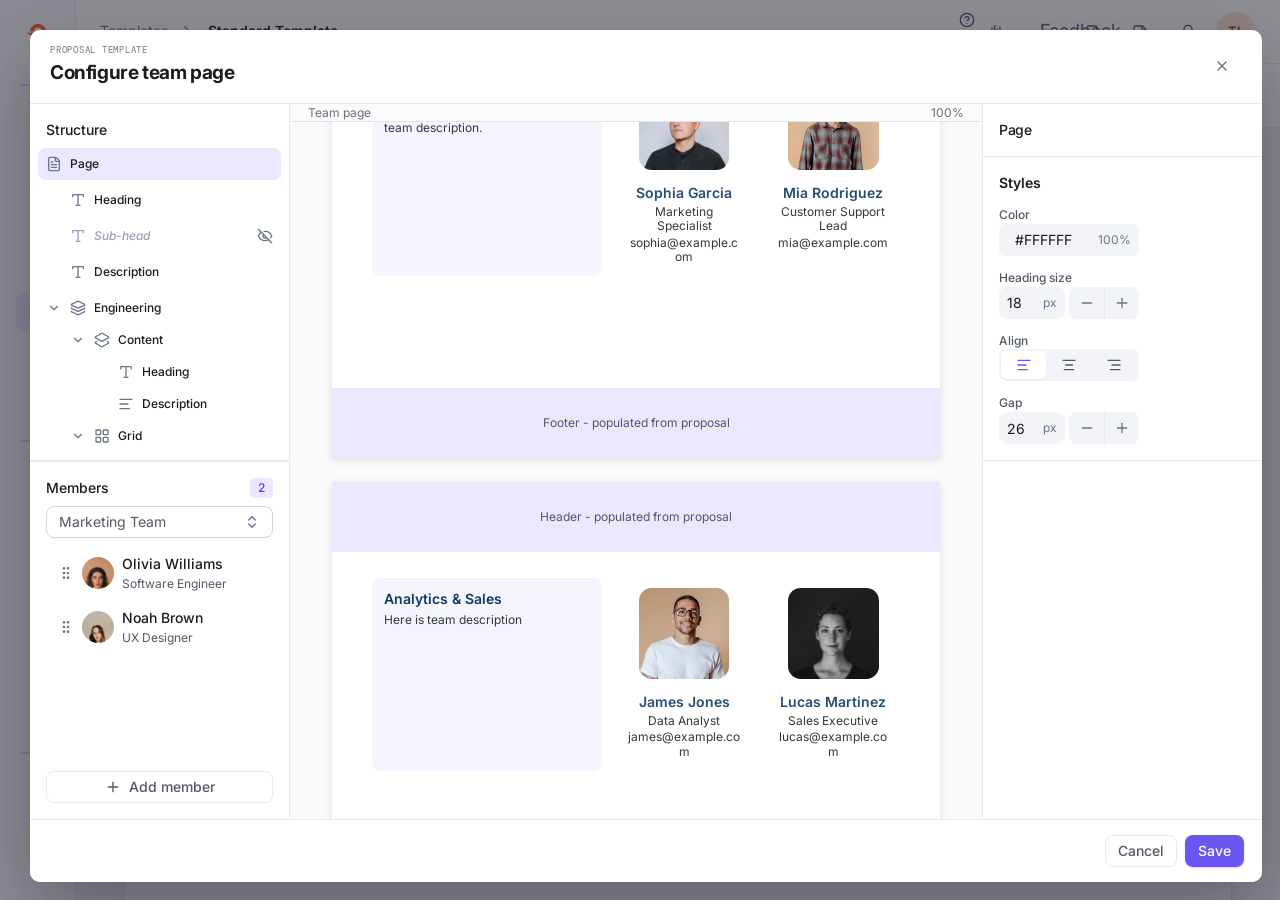
==== commit c307b77d: "Release updated team page builder" ====
--- a/template.html
+++ b/template.html
@@ -116,7 +116,7 @@
         <div class="template-modal__body template-modal__builder-body">
           <aside class="left-panel template-modal__left" aria-label="Builder structure and members">
             <section class="structure-section">
-              <div class="section-title"><span>Structure</span><span class="section-title__note">design slots</span></div>
+              <div class="section-title"><span>Structure</span><span class="section-title__note">groups from selected team</span></div>
               <div id="structure-list" class="structure-list"></div>
             </section>
             <section class="members-section">
@@ -125,6 +125,7 @@
                 <button id="team-selector-toggle" class="team-selector-toggle" aria-expanded="false"><span id="active-team-name">Marketing Team</span><i data-lucide="chevrons-up-down"></i></button>
                 <div id="team-selector-menu" class="team-selector-menu" hidden></div>
               </div>
+              <div id="team-conflict-message" class="team-conflict-message" hidden></div>
               <div id="members-list" class="members-list"></div>
               <div class="member-actions">
                 <div class="add-member-wrap"><button id="add-placeholder" class="add-member"><i data-lucide="plus"></i> Add member</button></div>
--- a/styles.css
+++ b/styles.css
@@ -5,6 +5,59 @@
 .modal-layer,.confirm-layer{position:fixed;inset:0;z-index:20;background:rgba(31,31,45,.50);display:grid;place-items:center;padding:30px}.template-modal{width:min(1190px,100%);height:min(770px,100%);display:flex;flex-direction:column;overflow:hidden;border-radius:10px;background:#fff;box-shadow:0 28px 70px rgba(20,20,35,.32)}.template-modal__head{height:74px;padding:16px 20px;display:flex;align-items:center;justify-content:space-between;border-bottom:1px solid var(--line)}.template-modal__head h2{margin:0;font-size:19px;letter-spacing:-.4px}.template-modal__body{min-height:0;flex:1;display:grid;grid-template-columns:minmax(0,1fr) 300px;background:#f4f4f7}.template-preview-wrap{min-width:0;overflow:auto;padding:22px}.preview-label{display:flex;align-items:center;gap:6px;margin:0 auto 10px;width:min(650px,100%);color:#777988;font-size:11px}.live-dot{width:6px;height:6px;border-radius:50%;background:#1ba77c}.template-preview-sheet{width:min(650px,100%);margin:0 auto;padding:17px;background:#fff;box-shadow:0 1px 6px rgba(43,42,64,.14)}.team-page--preview .team-page__content{padding:38px}.team-page--preview .team-page__heading{font-size:27px}.team-page--preview .team-page__description{margin-bottom:24px;font-size:12px}.team-page--preview .members-grid{gap:10px}.team-page--preview .member-card{padding:13px}.team-page--preview .member-card__photo{width:36px;height:36px;margin-bottom:10px;font-size:10px}.team-page--preview .member-card h3{font-size:11px}.team-page--preview .member-card__role{margin-bottom:8px;font-size:9px}.team-page--preview .member-card__details{padding-top:8px}.team-page--preview .member-card__details p{font-size:8px;margin:3px 0}.team-page--preview .member-card__details .member-card__bio{margin-top:8px}.template-modal__foot{height:63px;display:flex;align-items:center;justify-content:space-between;padding:0 18px;border-top:1px solid var(--line);background:#fff}.template-modal__foot>div{display:flex;gap:8px}.template-modal__foot .button{min-height:33px;font-size:12px}.confirm-dialog{width:360px;padding:25px;border-radius:10px;background:#fff;box-shadow:var(--shadow);text-align:center}.confirm-icon{display:grid;place-items:center;width:34px;height:34px;margin:0 auto 11px;border-radius:50%;background:#fff0ec;color:#d3543c;font-weight:700}.confirm-dialog h2{margin:0;font-size:18px}.confirm-dialog p{margin:9px 0 20px;color:#747684;font-size:12px;line-height:1.55}.confirm-dialog div{display:flex;justify-content:center;gap:8px}.confirm-dialog .button{min-height:34px;font-size:12px}
 @media(max-width:1040px){.builder{grid-template-columns:205px minmax(420px,1fr) 272px}.canvas-scroll{padding:28px}.page-sheet{padding:0}.team-page__content{padding:42px}.members-grid{grid-template-columns:repeat(2,minmax(0,1fr))}.topbar{gap:16px}.crumbs{display:none}}@media(max-width:780px){.topbar{padding:0 13px}.topbar-actions .button--ghost,.topbar-actions .avatar{display:none}.builder{height:auto;min-height:100vh;grid-template-columns:1fr}.left-panel,.properties-panel{display:none}.canvas{min-height:calc(100vh - 68px)}.canvas-scroll{padding:18px}.page-sheet{width:100%;padding:0}.team-page__content{padding:28px}.members-grid{grid-template-columns:1fr}.template-modal{height:100%;border-radius:0}.template-modal__body{grid-template-columns:1fr}.template-modal .properties-panel{display:flex}.template-preview-wrap{display:none}.page-save-prompt{right:12px}.template-modal__foot{padding:0 10px}.template-modal__foot>.button{display:none}}
 
+/* Multi-team sections */
+.left-panel .section-title{display:flex;align-items:center;justify-content:space-between;gap:8px}
+.left-panel .section-add{display:inline-flex;align-items:center;gap:4px;padding:4px 0;border:0;background:transparent;color:var(--text-brand-base,#6a56f0);font:500 12px/16px Inter,system-ui,sans-serif;white-space:nowrap}
+.left-panel .section-add:hover{color:var(--text-brand-base-hover,#5639ec)}
+.left-panel .section-add .lucide{width:14px!important;height:14px!important}
+.left-panel .structure-row[data-section-order]{cursor:grab}
+.left-panel .structure-row[data-section-order].is-dragging{opacity:.45}
+.left-panel .structure-row[data-section-order].is-drop-target{background:var(--bg-brand-muted)}
+.left-panel .team-conflict-message{display:grid;gap:2px;margin:0 16px 8px;padding:8px 10px;border:1px solid #f0d6b2;border-radius:8px;background:#fff9ef;color:#7a5a2b;font:400 11px/15px Inter,system-ui,sans-serif}
+.left-panel .team-conflict-message strong{font-weight:600}
+.left-panel .team-conflict-message span{color:#94754a}
+.team-sections{display:grid;gap:22px;margin-top:26px}
+.team-section{position:relative;min-width:0}
+.team-section__head{margin:0 0 10px}
+.team-section__heading{margin:0;color:#0f3a64;font:600 17px/24px Inter,system-ui,sans-serif;letter-spacing:0}
+.team-section__layout{display:grid;grid-template-columns:minmax(0,.9fr) minmax(0,1.1fr);gap:22px;align-items:start}
+.team-section__container{min-width:0}
+.team-section.has-shared-container .team-section__heading,.team-section.has-shared-container .team-section__content-panel{background:transparent!important;padding:0;border-radius:0}
+.team-section__layout--content-right .team-section__container{order:2}
+.team-section__layout--content-right .team-section__content-panel{order:2}
+.team-section__layout--content-right .members-grid{order:1}
+.team-section__content-panel{min-width:0;padding:0;background:transparent;color:#343839;font:400 12px/18px Inter,system-ui,sans-serif}
+.team-section__content-panel p{margin:0 0 8px}.team-section__content-panel p:last-child{margin-bottom:0}.team-section__content-panel ul,.team-section__content-panel ol{margin:6px 0;padding-left:20px}.team-section__content-panel a{color:#0f3a64;text-decoration:underline}
+.team-section .members-grid{margin-top:0;max-width:none}
+.team-section>.is-selected-element,.team-section .is-selected-element{outline:1px solid var(--border-brand);outline-offset:0}
+.team-page__content--figma .team-section.is-selected-element{outline:1px solid var(--border-brand);outline-offset:0}
+.team-page__content--figma .team-section__container.is-selected-element{
+  position:relative;
+  outline:0;
+}
+.team-page__content--figma .team-section__container.is-selected-element::after{
+  position:absolute;
+  inset:-1px;
+  z-index:3;
+  border:1px solid var(--border-brand);
+  border-radius:0;
+  content:'';
+  pointer-events:none;
+}
+.rich-editor{margin-top:12px;border:1px solid var(--border-primary);border-radius:8px;background:var(--bg-primary);overflow:hidden}
+.rich-editor:focus-within{border-color:#6a56f0;box-shadow:0 0 0 2px rgba(106,86,240,.16)}
+.rich-editor__surface{border-radius:0 0 8px 8px}
+.rich-editor__surface:focus{box-shadow:none}
+.rich-editor__toolbar{display:flex;flex-wrap:wrap;gap:2px;padding:4px;border-bottom:1px solid var(--border-primary);background:var(--bg-tertiary)}
+.rich-editor__toolbar button{display:grid;place-items:center;width:28px;height:28px;border:0;border-radius:5px;background:transparent;color:var(--icon-secondary)}
+.rich-editor__toolbar button:hover{background:var(--bg-primary);color:var(--icon-primary)}.rich-editor__toolbar .lucide{width:15px;height:15px}
+.rich-editor__surface{min-height:110px;padding:10px 12px;color:var(--text-primary);font:400 12px/18px Inter,system-ui,sans-serif;outline:0}.rich-editor__surface:empty::before{content:attr(data-placeholder);color:var(--text-placeholder);pointer-events:none}.rich-editor__surface:focus{box-shadow:inset 0 0 0 2px rgba(106,86,240,.16)}.rich-editor__surface p{margin:0 0 8px}.rich-editor__surface ul,.rich-editor__surface ol{margin:6px 0;padding-left:20px}
+.section-remove-button{width:100%}
+.canvas-scroll{display:flex;flex-direction:column;align-items:center;gap:24px}
+.canvas-scroll>.page-sheet{flex:none}
+.template-preview-sheet>.page-sheet{margin:0 auto 18px;box-shadow:0 1px 6px rgba(43,42,64,.14)}
+.template-preview-sheet>.page-sheet:last-child{margin-bottom:0}
+
 /* The Page settings control the team-page inset; the sheet itself has no added inset. */
 .page-sheet{padding:0}
 
@@ -13,25 +66,39 @@
 .team-page__brand{display:flex;align-items:center;width:101px;height:24px;gap:2px}.team-page__logomark{width:24px;height:24px}.team-page__logotype{width:75px;height:auto}
 .team-page__intro{max-width:532px;margin-top:44px}.team-page__content--figma .team-page__heading{max-width:none;color:#0f3a64;font-size:24px;line-height:32px;letter-spacing:0;font-weight:600}.team-page__content--figma .team-page__description{max-width:none;margin:4px 0 0;color:#343839;font-size:14px;line-height:1.5}
 .team-page__content--figma .team-page__subhead{max-width:none;margin:8px 0 0;color:#525965;font-size:14px;line-height:20px}
-.team-page__content--figma .members-grid{max-width:532px;margin-top:24px;gap:24px 16px}.team-page__content--figma .member-card{display:flex;flex-direction:column;align-items:stretch;padding:0;border:0;border-radius:0;background:transparent;box-shadow:none;text-align:left}.team-page__content--figma .member-card:hover{border-color:transparent}.team-page__content--figma .member-card__photo{display:grid;width:100%;height:auto;margin:0 0 12px;overflow:hidden;border-radius:0;background:var(--avatar);aspect-ratio:1}.team-page__content--figma .member-card__photo img{width:100%;height:100%;object-fit:cover}.team-page__content--figma .member-card h3{color:#0f3a64;font-size:14px;line-height:1.5;letter-spacing:0;font-weight:600;opacity:.9}.team-page__content--figma .member-card__role{min-height:0;margin:2px 0 8px;color:#343839;font-size:12px;line-height:1.2}.team-page__content--figma .member-card__details{padding:0;border:0}.team-page__content--figma .member-card__details p{display:block;margin:2px 0;color:#343839;font-size:12px;line-height:1.2}.team-page__content--figma .member-card__details span{display:none}.team-page__content--figma .member-card__bio{margin-top:8px}.team-page__bottom-bar{position:absolute;right:0;bottom:0;left:0;height:16px;background:#0f3a64}
+.team-page__content--figma .members-grid{max-width:532px;margin-top:24px;gap:24px 16px}.team-page__content--figma .member-card{display:flex;flex-direction:column;align-items:stretch;padding:0;border:0;border-radius:0;background:transparent;box-shadow:none;text-align:left}.team-page__content--figma .member-card:hover{border-color:transparent}.team-page__content--figma .member-card__photo{display:grid;width:100%;height:auto;margin:0 0 12px;overflow:hidden;border-radius:0;background:var(--avatar);aspect-ratio:1}.team-page__content--figma .member-card__photo img{width:100%;height:100%;object-fit:cover}.team-page__content--figma .member-card h3{color:#0f3a64;font-size:14px;line-height:1.5;letter-spacing:0;font-weight:600;opacity:.9}.team-page__content--figma .member-card__role{min-height:0;margin:2px 0 0;color:#343839;font-size:12px;line-height:1.2}.team-page__content--figma .member-card__details{padding:0;border:0}.team-page__content--figma .member-card__details p{display:block;margin:2px 0;color:#343839;font-size:12px;line-height:1.2}.team-page__content--figma .member-card__details span{display:none}.team-page__content--figma .member-card__bio{margin-top:8px}.team-page__bottom-bar{position:absolute;right:0;bottom:0;left:0;height:16px;background:#0f3a64}
 .team-page__content--figma .member-card.has-card-selection{
   outline:1px dashed var(--border-brand);
-  outline-offset:2px;
-}
-.team-page__content--figma .member-card.has-card-selection.is-template-focus{
-  outline:1px dashed var(--border-brand);
-  outline-offset:2px;
-}
-.team-page__content--figma .member-card.is-template-focus{padding:0}
+  outline-offset:0;
+}
+.team-page__content--figma .member-card.has-card-selection.is-template-focus-active,
+.team-page__content--figma .member-card.is-member-selected{
+  outline:1px solid var(--border-brand);
+  outline-offset:0;
+}
+.team-page__content--figma .member-card{
+  transition:none;
+}
+.team-page__content--figma .member-card[data-card-border-style="dashed"]{
+  position:relative;
+}
+.team-page__content--figma .member-card[data-card-border-style="dashed"]::before{
+  position:absolute;
+  inset:0;
+  border:var(--card-border-width) dashed var(--card-border-color);
+  border-radius:inherit;
+  pointer-events:none;
+  content:"";
+}
 
 .members-section__head{position:relative}.team-selector-toggle{display:flex;align-items:center;gap:5px;margin:-5px 0 -5px -5px;padding:5px;border:0;border-radius:4px;background:transparent;color:#6d7080;font:inherit;font-weight:700;letter-spacing:.045em;text-transform:uppercase}.team-selector-toggle:hover{background:#f5f4fa}.team-selector-toggle #active-team-name{max-width:82px;overflow:hidden;color:#9294a1;font:400 9px "DM Mono",monospace;letter-spacing:0;text-overflow:ellipsis;text-transform:none;white-space:nowrap}.team-selector-toggle b{color:#9496a4;font-size:13px;font-weight:400;line-height:1}.team-selector-menu{position:absolute;z-index:12;top:39px;right:8px;left:8px;padding:4px;border:1px solid var(--line);border-radius:7px;background:#fff;box-shadow:var(--shadow)}.team-selector-menu button{display:flex;align-items:center;justify-content:space-between;width:100%;padding:8px;border:0;border-radius:4px;background:transparent;color:#4e5060;font-size:12px;text-align:left}.team-selector-menu button:hover,.team-selector-menu button.is-active{background:#f5f4fa;color:#5546c9}.team-selector-menu small{color:#9b9daa;font-size:10px}
-.field-drag-handle{margin-right:6px;color:#a4a6b3;font-size:14px;letter-spacing:-4px;cursor:grab}.property-visibility[data-field-order]{padding-left:1px;transition:background .12s,opacity .12s}.property-visibility[data-field-order].is-dragging{opacity:.45}.property-visibility[data-field-order].is-drop-target{background:#f0eeff;box-shadow:inset 0 2px 0 #685ae2}
+.field-drag-handle{margin-right:6px;color:#a4a6b3;font-size:14px;letter-spacing:-4px;cursor:grab}.property-visibility[data-field-order]{padding-left:1px;transition:background .12s,opacity .12s}.property-visibility[data-field-order].is-dragging{opacity:.45}
 .visibility-icon{position:relative;display:block;width:15px;height:10px;border:1.4px solid currentColor;border-radius:50%;color:inherit}.visibility-icon:before{position:absolute;top:50%;left:50%;width:4px;height:4px;border-radius:50%;background:currentColor;content:"";transform:translate(-50%,-50%)}.visibility-icon.is-hidden:after{position:absolute;top:3px;left:-2px;width:17px;height:1.5px;border-radius:2px;background:currentColor;content:"";transform:rotate(-35deg)}.structure-row__eye,.property-visibility button,.compact-content-field button{display:grid;place-items:center}.structure-row__eye{width:22px;height:22px}.property-visibility button,.compact-content-field button{width:24px;height:24px;padding:0}
 .member-card__detail{display:flex;gap:6px;margin:5px 0;color:#5d606e;font-size:10px;overflow-wrap:anywhere}.member-card__detail span{color:#989aa7}.member-card__bio{display:block;margin:13px 0 0;line-height:1.52;color:#767885}
 .team-page__content--figma .member-card__detail{display:block;margin:2px 0;color:#343839;font-size:12px;line-height:1.2}.team-page__content--figma .member-card__detail span{display:none}.team-page__content--figma .member-card__bio{margin-top:8px}
 
 /* US Letter, portrait — 8.5 × 11 in at the prototype's 72 dpi design scale. */
-.page-sheet{width:612px;height:792px;min-height:792px;flex:none}.page-sheet>.team-page{height:100%}
+.page-sheet{width:608px;height:792px;min-height:792px;flex:none}.page-sheet>.team-page{height:100%}
 
 /* Keep content within the fixed Letter page while card rows are fitted in JavaScript. */
 .team-page__content--figma{overflow:hidden}.team-page__content--figma .members-grid{min-height:0}.team-page__content--figma .member-card{min-height:0;overflow:hidden}.team-page__content--figma .member-card__photo{flex:none}
@@ -112,8 +179,8 @@
 .properties-panel .compact-content-field input{padding-right:40px}
 .properties-panel .field input:not([type="checkbox"])::placeholder,
 .properties-panel .compact-content-field input::placeholder{color:var(--text-placeholder);opacity:1}
-.properties-panel .field input:not([type="checkbox"]):hover:not(:disabled),
-.properties-panel .compact-content-field input:hover:not(:disabled){
+.properties-panel .field input:not([type="checkbox"]):hover:not(:disabled):not(:focus),
+.properties-panel .compact-content-field input:hover:not(:disabled):not(:focus){
   border-color:#d0d5dd!important;
   background:var(--bg-secondary)!important;
 }
@@ -158,8 +225,8 @@
 }
 .properties-panel .field textarea::placeholder,
 .properties-panel .compact-content-field textarea::placeholder{color:var(--text-placeholder);opacity:1}
-.properties-panel .field textarea:hover:not(:disabled),
-.properties-panel .compact-content-field textarea:hover:not(:disabled){
+.properties-panel .field textarea:hover:not(:disabled):not(:focus),
+.properties-panel .compact-content-field textarea:hover:not(:disabled):not(:focus){
   border-color:#d0d5dd!important;
   background:var(--bg-secondary)!important;
 }
@@ -195,7 +262,7 @@
   outline:0;
   transition:background-color .15s,box-shadow .15s;
 }
-.properties-panel .property-select .select-control select:hover:not(:disabled){
+.properties-panel .property-select .select-control select:hover:not(:disabled):not(:focus){
   border-color:#d0d5dd!important;
   background:var(--bg-secondary)!important;
 }
@@ -379,6 +446,12 @@
 .left-panel .structure-row__branch .lucide{width:16px!important;height:16px!important}
 .left-panel .structure-row__eye{display:grid;place-items:center;flex:none;width:24px;height:24px;margin-left:auto;padding:0;color:var(--icon-secondary)}
 .left-panel .structure-row.is-selected .structure-row__eye{color:var(--icon-secondary)}
+.left-panel .structure-row[data-field-order]{cursor:grab}
+.left-panel .structure-row__drag-handle{position:absolute;top:50%;left:4px;display:grid;place-items:center;width:20px;height:20px;color:var(--icon-secondary);opacity:0;pointer-events:none;transform:translateY(-50%);transition:opacity .12s}
+.left-panel .structure-row[data-field-order]:hover .structure-row__drag-handle,.left-panel .structure-row[data-field-order]:focus-visible .structure-row__drag-handle{opacity:1}
+.left-panel .structure-row__drag-handle .lucide{width:16px!important;height:16px!important}
+.left-panel .structure-row[data-field-order].is-dragging{opacity:.45}
+.left-panel .structure-row[data-field-order].is-drop-target{background:var(--bg-brand-muted);box-shadow:none}
 .left-panel .members-list{display:grid;gap:4px;padding:8px 24px 4px}
 .left-panel .member-row{min-height:40px;height:auto;margin:0;padding:8px;gap:12px;border-radius:8px;color:var(--text-primary);font:500 14px/20px Inter,system-ui,sans-serif}
 .left-panel .member-row:hover{background:var(--bg-secondary)}
@@ -403,7 +476,12 @@
 .avatar-range__control{display:flex;align-items:center;gap:4px;width:var(--property-control-width,140px);min-width:0}
 .avatar-range .property-number-field{flex:none;width:66px;height:32px;padding:0 8px;background:var(--bg-tertiary);border-radius:8px}
 .avatar-range .property-number-field input{height:32px;padding:6px 0;text-align:left}
-.avatar-range input[type=range]{width:70px;min-width:0;height:16px;margin:0;accent-color:var(--bg-brand-base);cursor:pointer}
+.avatar-range input[type=range]{-webkit-appearance:none;appearance:none;width:70px;min-width:0;height:24px;margin:0;padding:0;background:transparent;cursor:pointer}
+.avatar-range input[type=range]::-webkit-slider-runnable-track{width:100%;height:8px;border:0;border-radius:9999px;background:linear-gradient(to right,var(--bg-brand-base) 0 var(--range-progress,0%),var(--bg-tertiary) var(--range-progress,0%) 100%)}
+.avatar-range input[type=range]::-webkit-slider-thumb{-webkit-appearance:none;appearance:none;width:16px;height:16px;margin-top:-4px;border:2px solid var(--border-brand);border-radius:9999px;background:var(--bg-primary);box-shadow:0 2.667px 5.333px -1.333px rgba(16,24,40,.10),0 1.333px 2.667px -1.333px rgba(16,24,40,.06)}
+.avatar-range input[type=range]::-moz-range-track{width:100%;height:8px;border:0;border-radius:9999px;background:var(--bg-tertiary)}
+.avatar-range input[type=range]::-moz-range-progress{height:8px;border-radius:9999px;background:var(--bg-brand-base)}
+.avatar-range input[type=range]::-moz-range-thumb{width:12px;height:12px;border:2px solid var(--border-brand);border-radius:9999px;background:var(--bg-primary);box-shadow:0 2.667px 5.333px -1.333px rgba(16,24,40,.10),0 1.333px 2.667px -1.333px rgba(16,24,40,.06)}
 .team-page__content--figma .member-card.is-avatar-left{
   display:grid;
   grid-template-columns:minmax(0,.82fr) minmax(0,1fr);
@@ -450,6 +528,14 @@
   display:grid;
   gap:4px;
   padding:0 8px;
+}
+.left-panel .structure-group{
+  display:grid;
+  gap:0;
+  min-width:0;
+}
+.left-panel .structure-group + .structure-group{
+  margin-top:0;
 }
 .left-panel .structure-row{
   width:100%;
@@ -482,19 +568,31 @@
   align-items:center;
   gap:8px;
 }
+.left-panel .structure-row[data-section-id][data-structure="heading"],
+.left-panel .structure-row[data-section-id][data-structure="grid"]{
+  padding-left:56px;
+}
 
 /* Figma Structure section: the header and first-level rows use an 8px
    smaller left inset than the surrounding panel content. */
 .left-panel .structure-section > .section-title{padding-left:16px}
 .left-panel .structure-row__branch{width:16px;height:16px;color:var(--icon-secondary)}
 .left-panel .structure-row__branch .lucide{width:16px!important;height:16px!important;stroke-width:2!important}
-.left-panel .structure-row__label{min-width:0;overflow:hidden;text-overflow:ellipsis;white-space:nowrap}
+.left-panel .structure-row__collapse{position:absolute;top:50%;left:calc(8px + (var(--level) - 1) * 24px);display:grid;place-items:center;width:16px;height:16px;color:var(--icon-secondary);cursor:pointer;transform:translateY(-50%)}
+.left-panel .structure-row__collapse .lucide{width:14px!important;height:14px!important;stroke-width:2!important}
+.left-panel .structure-row__collapse:hover{color:var(--text-primary)}
+.left-panel .structure-row[data-section-id]:not([data-structure="section"]){padding-left:calc(8px + var(--level) * 24px)}
+.left-panel .structure-row__label{flex:1 1 auto;min-width:0;overflow:hidden;text-overflow:ellipsis;white-space:nowrap}
 .left-panel .structure-row.is-selected{background:var(--bg-brand-subtle);color:var(--text-primary)}
 .left-panel .structure-row:hover{background:var(--bg-secondary)}
 .left-panel .structure-row.is-selected:hover{background:var(--bg-brand-subtle)}
 .left-panel .structure-row.is-hidden{color:var(--text-placeholder)}
+.left-panel .structure-row.is-hidden .structure-row__branch,
+.left-panel .structure-row.is-hidden .structure-row__collapse{color:var(--text-disabled,#97a0b4)}
+.left-panel .structure-row.is-hidden .structure-row__label{color:var(--text-disabled,#97a0b4);font-style:italic;font-weight:500}
 .left-panel .structure-row__eye{
   display:flex;
+  flex:0 0 auto;
   width:24px;
   height:24px;
   margin:-4px -4px -4px auto;
@@ -710,6 +808,8 @@
 html,body{width:100%;height:100%;min-height:0;overflow:hidden}
 .figma-shell{height:100dvh;min-height:0;overflow:hidden}
 .figma-shell .builder{height:100%;min-height:0}
+.figma-shell .canvas{min-height:0}
+.figma-shell .canvas-scroll{min-height:0;justify-content:flex-start;overflow-x:hidden;overflow-y:auto;overscroll-behavior:contain}
 .figma-shell .properties-panel{overflow:hidden}
 .figma-shell .properties-scroll{flex:1 1 auto;min-height:0;overflow:auto}
 
@@ -753,7 +853,6 @@
   z-index:1;
   outline:1px solid var(--border-brand);
   outline-offset:0;
-  border-radius:0;
 }
 .team-page__content--figma .team-page__heading.is-selected-element,
 .team-page__content--figma .team-page__description.is-selected-element,
@@ -807,6 +906,320 @@
 
 .properties-panel .compact-content-field input{
   padding:6px 12px;
+}
+
+/* Figma-like color picker: a light, roomy surface with custom tracks so the
+   full hue spectrum and alpha checkerboard stay visible above native inputs. */
+.color-picker{
+  width:280px!important;
+  padding:16px!important;
+  border:1px solid #d0d5dd;
+  border-radius:16px;
+  background:#fff;
+  color:#101828;
+  box-shadow:0 18px 42px rgba(16,24,40,.16);
+}
+.color-picker{
+  border-color:#d0d5dd!important;
+  border-radius:16px!important;
+  background:#fff!important;
+}
+.color-picker__close{
+  display:grid;
+  place-items:center;
+  width:28px;
+  height:28px;
+  padding:0;
+  border:0;
+  border-radius:6px;
+  background:transparent;
+  color:#667085;
+  cursor:pointer;
+}
+.color-picker__header{
+  display:flex;
+  align-items:center;
+  justify-content:space-between;
+  min-height:28px;
+  margin:-4px 0 12px;
+  color:#101828;
+  font:600 14px/20px Inter,system-ui,sans-serif;
+}
+.color-picker__close:hover{background:#f2f4f7;color:#101828}
+.color-picker__close .lucide{width:18px!important;height:18px!important}
+.color-picker__plane{
+  height:248px!important;
+  border-radius:8px!important;
+  background:linear-gradient(to top,#000,transparent),linear-gradient(to right,#fff,hsl(var(--picker-hue),100%,50%));
+  box-shadow:inset 0 0 0 1px rgba(255,255,255,.13);
+  cursor:crosshair;
+  touch-action:none;
+}
+.color-picker__plane-grid{
+  position:absolute!important;
+  inset:0!important;
+  width:auto!important;
+  height:auto!important;
+  overflow:hidden!important;
+  clip:auto!important;
+  border-radius:inherit;
+  background-image:radial-gradient(rgba(255,255,255,.52) 1.4px,transparent 1.5px);
+  background-size:12px 12px;
+  opacity:.42;
+  pointer-events:none;
+}
+.color-picker__plane i{
+  z-index:1;
+  width:20px;
+  height:20px;
+  border:3px solid #fff;
+  box-shadow:0 1px 5px rgba(0,0,0,.65),0 0 0 1px rgba(0,0,0,.35);
+}
+.color-picker__range{
+  display:block;
+  margin-top:14px;
+}
+.color-picker__range>span:first-child{
+  position:absolute!important;
+  width:1px!important;
+  height:1px!important;
+  overflow:hidden!important;
+  clip:rect(0 0 0 0)!important;
+}
+.color-picker__range>.color-picker__track{
+  position:relative!important;
+  display:block;
+  width:100%!important;
+  height:28px!important;
+  overflow:visible!important;
+  clip:auto!important;
+  border-radius:999px;
+}
+.color-picker__track:before{
+  position:absolute;
+  inset:3px 0;
+  content:'';
+  border-radius:999px;
+  box-shadow:inset 0 0 0 1px rgba(0,0,0,.12),0 1px 2px rgba(0,0,0,.16);
+}
+.color-picker__hue .color-picker__track:before{
+  inset:0;
+  background:linear-gradient(90deg,#ff3b30 0%,#ff9500 14%,#ffcc00 25%,#34c759 39%,#00c7be 50%,#0a84ff 64%,#5856d6 75%,#af52de 85%,#ff2d55 94%,#ff3b30 100%);
+}
+.color-picker__track--alpha:before{
+  display:none;
+}
+.color-picker__alpha{
+  padding:0!important;
+  background:transparent!important;
+}
+.color-picker__range>.color-picker__track--alpha{
+  overflow:visible!important;
+  background-color:#fff;
+  background-image:linear-gradient(45deg,#d6d6d6 25%,transparent 25%),linear-gradient(-45deg,#d6d6d6 25%,transparent 25%),linear-gradient(45deg,transparent 75%,#d6d6d6 75%),linear-gradient(-45deg,transparent 75%,#d6d6d6 75%);
+  background-size:12px 12px;
+  background-position:0 0,0 6px,6px -6px,-6px 0;
+}
+.color-picker__track--alpha:after{
+  position:absolute;
+  inset:0;
+  content:'';
+  border-radius:inherit;
+  background:linear-gradient(to right,transparent,var(--picker-alpha-color));
+}
+/* Keep the alpha mask inside the pill; the legacy inline rule supplied a
+   separate checkerboard wrapper around the slider. */
+.color-picker__alpha .color-picker__track:before{
+  display:none;
+}
+/* The track owns the checkerboard now, so the label has no visual container. */
+.color-picker__alpha .color-picker__track:after{
+  inset:0;
+}
+/* Reset the old inline checkerboard wrapper without changing the control's
+   accessible label/input structure. */
+.color-picker__alpha{
+  border-radius:0;
+}
+/* Legacy selector compatibility: ensure the direct track remains the only
+   visible alpha surface. */
+.color-picker__alpha>.color-picker__track{
+  margin:0;
+}
+.color-picker__track input{
+  position:absolute;
+  inset:0;
+  z-index:2;
+  width:100%!important;
+  height:100%!important;
+  margin:0!important;
+  opacity:0;
+  pointer-events:none;
+  cursor:pointer;
+  accent-color:transparent;
+}
+.color-picker__range-thumb{
+  position:absolute!important;
+  top:50%;
+  left:clamp(14px,var(--picker-position),calc(100% - 14px));
+  z-index:1;
+  display:block;
+  width:28px!important;
+  height:28px!important;
+  overflow:visible!important;
+  clip:auto!important;
+  transform:translate(-50%,-50%);
+  border:2px solid #fff;
+  border-radius:50%;
+  background:var(--thumb-color);
+  box-shadow:0 1px 4px rgba(0,0,0,.48),0 0 0 1px rgba(0,0,0,.24);
+  pointer-events:none;
+}
+.color-picker__alpha .color-picker__range-thumb{
+  left:clamp(14px,var(--picker-position),calc(100% - 14px));
+  width:28px!important;
+  height:28px!important;
+  border:2px solid #fff;
+  background:#D0D5DD!important;
+}
+.color-picker__eyedropper{
+  display:grid;
+  place-items:center;
+  width:28px;
+  height:28px;
+  margin:2px 0 0 4px;
+  padding:0;
+  border:0;
+  border-radius:6px;
+  background:transparent;
+  color:#667085;
+}
+.color-picker__eyedropper:hover{background:#f2f4f7}
+.color-picker__eyedropper .lucide{width:19px!important;height:19px!important}
+.color-picker__hsl-row{
+  display:flex;
+  align-items:stretch;
+  gap:8px;
+  margin-top:14px;
+}
+.color-picker__mode{
+  display:flex;
+  align-items:center;
+  justify-content:center;
+  gap:8px;
+  flex:none;
+  width:94px;
+  min-height:46px;
+  padding:0 10px;
+  border:1px solid #d0d5dd;
+  border-radius:8px;
+  background:transparent;
+  color:#344054;
+  font:500 14px/20px Inter,system-ui,sans-serif;
+}
+.color-picker__mode:hover{background:#f2f4f7}
+.color-picker__mode .lucide{width:15px!important;height:15px!important}
+.color-picker__hsl-fields{
+  display:grid;
+  grid-template-columns:repeat(4,minmax(0,1fr));
+  flex:1;
+  min-width:0;
+  border-radius:9px;
+  overflow:hidden;
+  background:#f2f4f7;
+}
+.color-picker__hsl-fields label{
+  position:relative;
+  display:flex;
+  align-items:center;
+  min-width:0;
+  border-right:1px solid #d0d5dd;
+}
+.color-picker__hsl-fields label:last-child{border-right:0}
+.color-picker__hsl-fields input{
+  width:100%;
+  min-width:0;
+  height:46px;
+  padding:0 4px;
+  border:0;
+  outline:0;
+  background:transparent;
+  color:#101828;
+  font:400 16px/20px Inter,system-ui,sans-serif;
+  text-align:center;
+  -moz-appearance:textfield;
+}
+.color-picker__hsl-fields input::-webkit-outer-spin-button,.color-picker__hsl-fields input::-webkit-inner-spin-button{margin:0;-webkit-appearance:none}
+.color-picker__hsl-fields input:focus{background:#fff;box-shadow:inset 0 0 0 2px #685ae2}
+.color-picker__hsl-fields b{
+  position:absolute;
+  right:8px;
+  color:#667085;
+  font:400 16px/20px Inter,system-ui,sans-serif;
+  pointer-events:none;
+}
+.color-picker .sr-only{position:absolute;width:1px;height:1px;padding:0;margin:-1px;overflow:hidden;clip:rect(0,0,0,0);white-space:nowrap;border:0}
+
+/* The picker uses the same compact value input pattern as the properties
+   panel, with the format selector and opacity value sharing one row. */
+.color-picker__hex-row{
+  display:flex;
+  align-items:stretch;
+  gap:12px;
+  margin-top:14px;
+}
+.color-picker__hex-row > .color-picker__eyedropper{
+  flex:0 0 28px;
+  margin:2px 0 0;
+}
+.color-picker__eyedropper-fallback{
+  position:absolute;
+  width:1px!important;
+  height:1px!important;
+  opacity:0;
+  pointer-events:none;
+}
+.color-picker__hex-row .color-picker__mode{width:74px;min-width:74px;padding:0 8px;gap:4px;flex:none}
+.color-picker__hex-field,
+.color-picker__opacity-field{
+  position:relative;
+  display:flex;
+  align-items:center;
+  min-width:0;
+  border-radius:8px;
+  background:#f2f4f7;
+}
+.color-picker__hex-field{flex:1}
+.color-picker__opacity-field{width:64px;flex:none}
+.color-picker__hex-field input,
+.color-picker__opacity-field input{
+  flex:1 1 auto!important;
+  width:100%!important;
+  height:32px!important;
+  min-width:0;
+  padding:0 8px!important;
+  border:0!important;
+  border-radius:0!important;
+  outline:0;
+  background:transparent!important;
+  color:#101828;
+  font:400 14px/20px Inter,system-ui,sans-serif;
+}
+.color-picker__hex-field input{text-transform:uppercase}
+.color-picker__opacity-field input{
+  padding:0 22px 0 4px!important;
+  text-align:center;
+  -moz-appearance:textfield;
+}
+.color-picker__opacity-field input::-webkit-outer-spin-button,.color-picker__opacity-field input::-webkit-inner-spin-button{margin:0;-webkit-appearance:none}
+.color-picker__hex-field:focus-within,
+.color-picker__opacity-field:focus-within{background:#fff;box-shadow:inset 0 0 0 1px #685ae2}
+.color-picker__opacity-field b{
+  position:absolute;
+  right:10px;
+  color:#667085;
+  font:400 14px/20px Inter,system-ui,sans-serif;
+  pointer-events:none;
 }
 
 /* Team picker menu follows the Figma menu surface and intentionally extends
@@ -918,6 +1331,8 @@
   flex:1 1 auto;
   min-height:0;
   overflow:auto;
+  align-content:start;
+  grid-auto-rows:max-content;
   scrollbar-width:thin;
   scrollbar-color:transparent transparent;
 }
@@ -1002,10 +1417,10 @@
   outline:0;
   transition:background-color .15s,box-shadow .15s;
 }
-.properties-panel .field .select-control select:hover:not(:disabled),
-.properties-panel .team-selector .select-control select:hover:not(:disabled),
-.properties-panel .field>select:hover:not(:disabled),
-.properties-panel .team-selector>select:hover:not(:disabled){
+.properties-panel .field .select-control select:hover:not(:disabled):not(:focus),
+.properties-panel .team-selector .select-control select:hover:not(:disabled):not(:focus),
+.properties-panel .field>select:hover:not(:disabled):not(:focus),
+.properties-panel .team-selector>select:hover:not(:disabled):not(:focus){
   border-color:#d0d5dd!important;
   background:var(--bg-secondary)!important;
 }
@@ -1078,7 +1493,7 @@
   cursor:pointer;
   transition:background-color .15s,box-shadow .15s,border-color .15s;
 }
-.properties-panel .select-control__trigger:hover:not(:disabled){
+.properties-panel .select-control__trigger:hover:not(:disabled):not(:focus){
   border-color:#d0d5dd;
   background:var(--bg-secondary);
 }
@@ -1516,7 +1931,7 @@
   overflow:auto;
 }
 body.template-demo-body .template-modal__canvas .page-sheet{
-  width:612px;
+  width:608px;
   min-height:792px;
   flex:0 0 auto;
   margin:0 auto;
@@ -1541,3 +1956,144 @@
   body.template-demo-body .template-modal__body.template-modal__builder-body{grid-template-columns:240px minmax(0,1fr)}
   body.template-demo-body .template-modal__properties{display:none}
 }
+
+/* Proposal chrome is represented as lightweight indicators in the builder. */
+.team-page__proposal-indicator{display:flex;align-items:center;justify-content:center;height:70px;min-height:70px;box-sizing:border-box;flex:0 0 70px;width:calc(100% + (2 * var(--page-padding)));margin-left:calc(-1 * var(--page-padding));padding:8px var(--page-padding);background:#EAE7FE;color:#525965;font-size:12px;line-height:16px;text-align:center}
+.team-page__proposal-indicator--header{margin-top:calc(-1 * var(--page-padding))}
+.team-page__proposal-indicator--footer{position:absolute;right:0;bottom:0;left:0;width:auto;height:70px;margin:0;padding:8px var(--page-padding)}
+.team-page__content--figma .team-page__intro{display:flow-root;margin-top:24px}
+.vertical-alignment-icon{display:block;width:16px;height:16px;color:currentColor}
+
+/* Canvas layers are clickable/selectable in builder mode. */
+.team-page:not(.team-page--preview) .team-page__content--figma,
+.team-page:not(.team-page--preview) .team-page__heading,
+.team-page:not(.team-page--preview) .team-page__subhead,
+.team-page:not(.team-page--preview) .team-page__description,
+.team-page:not(.team-page--preview) .team-section,
+.team-page:not(.team-page--preview) .team-section__layout,
+.team-page:not(.team-page--preview) .team-section__container,
+.team-page:not(.team-page--preview) .team-section__heading,
+.team-page:not(.team-page--preview) .team-section__content-panel,
+.team-page:not(.team-page--preview) .members-grid,
+.team-page:not(.team-page--preview) .member-card,
+.team-page:not(.team-page--preview) [data-card-field]{
+  cursor:pointer;
+}
+.team-page:not(.team-page--preview) .team-page__proposal-indicator{
+  cursor:default;
+}
+
+.team-section__layout--content-left,
+.team-section__layout--content-right{
+  position:relative;
+}
+.team-section__layout.is-resizing-columns:after{
+  position:absolute;
+  z-index:2;
+  inset:0;
+  pointer-events:none;
+  content:"";
+  background-image:repeating-linear-gradient(
+    to right,
+    transparent 0,
+    transparent calc(8.333333% - 1px),
+    rgba(104,90,226,.16) calc(8.333333% - 1px),
+    rgba(104,90,226,.16) 8.333333%
+  );
+}
+.team-section__resize-handle{
+  position:absolute;
+  z-index:4;
+  top:0;
+  bottom:0;
+  left:var(--resize-position);
+  width:16px;
+  padding:0;
+  border:0;
+  background:transparent;
+  cursor:col-resize;
+  touch-action:none;
+  transform:translateX(-50%);
+}
+.team-page:not(.team-page--preview) .team-section__resize-handle{
+  cursor:col-resize!important;
+}
+.team-section__resize-handle:before{
+  position:absolute;
+  top:0;
+  bottom:0;
+  left:7px;
+  width:2px;
+  border-radius:2px;
+  background:transparent;
+  content:"";
+}
+.team-section__resize-handle span{
+  position:absolute;
+  top:50%;
+  left:4px;
+  width:8px;
+  height:32px;
+  border:1px solid var(--border-brand);
+  border-radius:5px;
+  background-color:var(--bg-primary);
+  box-shadow:0 1px 2px rgba(16,24,40,.12);
+  transform:translateY(-50%);
+}
+.team-section__resize-handle:hover:before,
+.team-section__resize-handle.is-dragging:before{
+  background:var(--border-brand);
+}
+.team-section__resize-handle.is-dragging span{
+  background-color:var(--bg-brand-subtle);
+}
+body.is-resizing-columns,
+body.is-resizing-columns *{
+  cursor:col-resize!important;
+  user-select:none!important;
+}
+.property-section:has(.group-settings-actions){gap:4px}
+.group-settings-actions{display:grid;gap:16px}
+.group-settings-actions__buttons{display:flex;flex-wrap:wrap;gap:8px}
+.group-settings-actions .button{min-height:32px;padding:0 10px;font-size:14px}
+.group-settings-actions small{color:var(--text-tertiary);font-size:12px;line-height:16px}
+.team-section__layout{display:flex}
+.team-section__layout--stacked{flex-direction:column;gap:0}
+.team-section__layout--content-left,.team-section__layout--content-right{flex-direction:row}
+.team-section__layout>.team-section__container{display:flex;flex:0 1 45%;flex-direction:column;min-width:0}
+.team-section__layout>.members-grid{flex:1 1 55%;min-width:0;align-self:stretch}
+.team-page__content--figma .team-section .members-grid{margin-top:0}
+.layout-suggestion{display:grid;gap:6px;color:var(--text-secondary)}
+.layout-suggestion strong{color:var(--text-primary);font-size:14px}
+.layout-suggestion p,.layout-suggestion small{margin:0;color:var(--text-secondary);font-size:12px;line-height:16px}
+.layout-suggestion small{color:var(--text-tertiary)}
+.layout-suggestion .button{justify-self:start;margin-top:4px}
+
+/* Keep the team switcher above the canvas when its menu extends beyond the
+   sidebar. The structure and member lists provide their own scroll regions. */
+.left-panel{position:relative;z-index:3;overflow:visible}
+.left-panel .team-selector-menu{z-index:20}
+
+/* Figma-style save confirmation snackbar. */
+.save-snackbar{position:fixed;left:16px;bottom:16px;z-index:50;width:min(385px,calc(100vw - 32px));display:flex;align-items:flex-start;gap:12px;padding:16px;border:1px solid #12b76a;border-radius:12px;background:#ecfdf3;color:#101828;box-shadow:0 12px 24px -8px rgba(16,24,40,.18),0 4px 8px -4px rgba(16,24,40,.10);opacity:0;transform:translateY(8px);transition:opacity .18s ease,transform .18s ease}
+.save-snackbar[hidden]{display:none}
+.save-snackbar.is-visible{opacity:1;transform:translateY(0)}
+.save-snackbar__icon{display:grid;place-items:center;flex:none;width:40px;height:40px;border-radius:50%;background:#d1fadf;color:#039855}
+.save-snackbar__icon .lucide{width:20px;height:20px;stroke-width:2.5}
+.save-snackbar__icon svg{display:block;width:20px;height:20px}
+.save-snackbar__copy{display:flex;min-width:0;flex:1;flex-direction:column;gap:4px;padding-top:1px;font-size:14px;line-height:20px}
+.save-snackbar__copy strong{font-weight:600;color:#101828}
+.save-snackbar__copy span{color:#344054}
+.save-snackbar__close{display:grid;place-items:center;flex:none;width:24px;height:24px;margin:-2px -2px 0 0;border:0;background:transparent;color:#667085}
+.save-snackbar__close:hover{color:#101828}
+.save-snackbar__close .lucide{width:20px;height:20px}
+
+/* Description list style follows the compact three-option control from the
+   design system: no list, bulleted list, or numbered list. */
+.properties-panel .property-list-style{display:grid;grid-template-columns:minmax(0,1fr) var(--property-control-width);align-items:center;gap:10px;min-height:32px}
+.properties-panel .property-list-style>span{color:var(--text-secondary);font:500 12px/16px Inter,system-ui,sans-serif}
+.properties-panel .list-style-control{display:grid;grid-template-columns:repeat(3,1fr);width:var(--property-control-width);padding:2px;border-radius:8px;background:var(--bg-tertiary)}
+.properties-panel .list-style-control button{display:grid;place-items:center;width:100%;height:28px;padding:0;border:0;border-radius:6px;background:transparent;color:var(--text-secondary)}
+.properties-panel .list-style-control button:hover:not(.is-active){background:transparent;color:var(--text-secondary)}
+.properties-panel .list-style-control button.is-active{background:var(--bg-primary);color:var(--text-brand-base);box-shadow:0 1px 2px rgba(10,13,18,.05)}
+.properties-panel .list-style-control .lucide{width:18px;height:18px;stroke-width:2}
